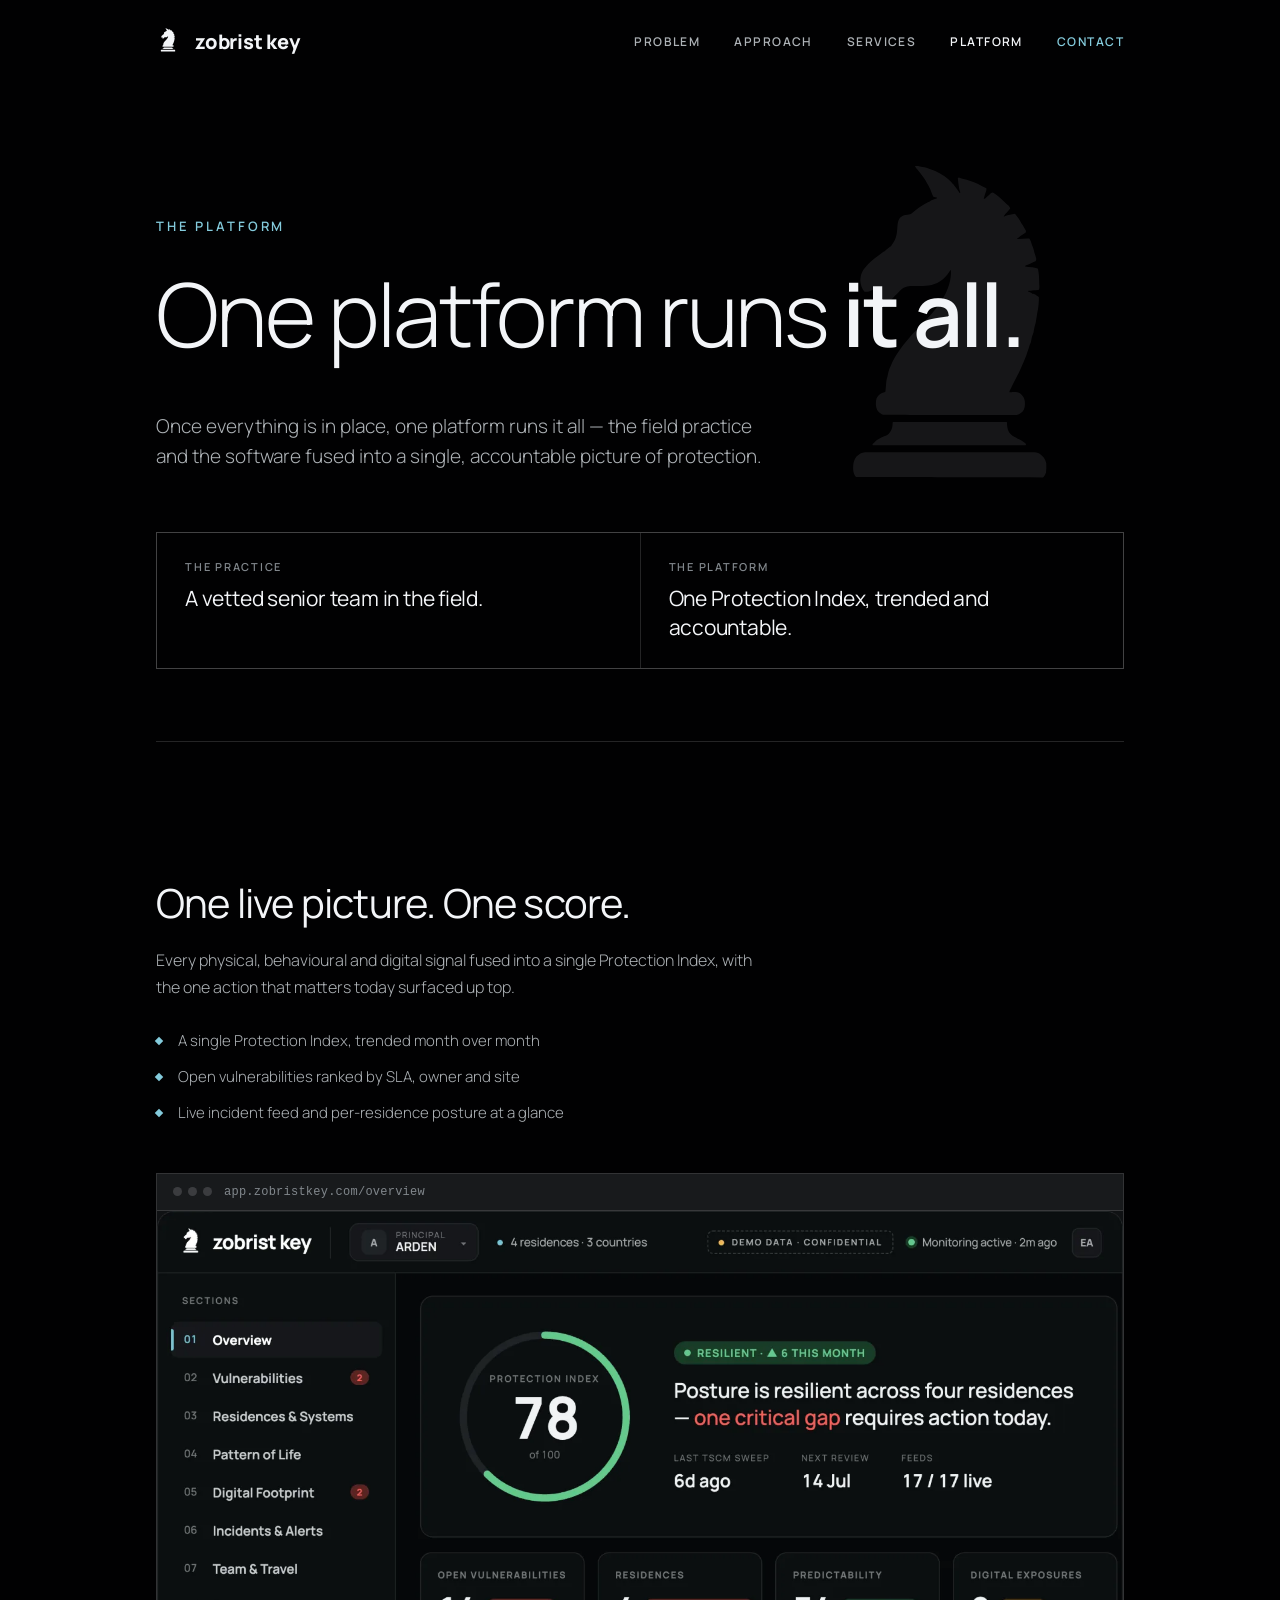
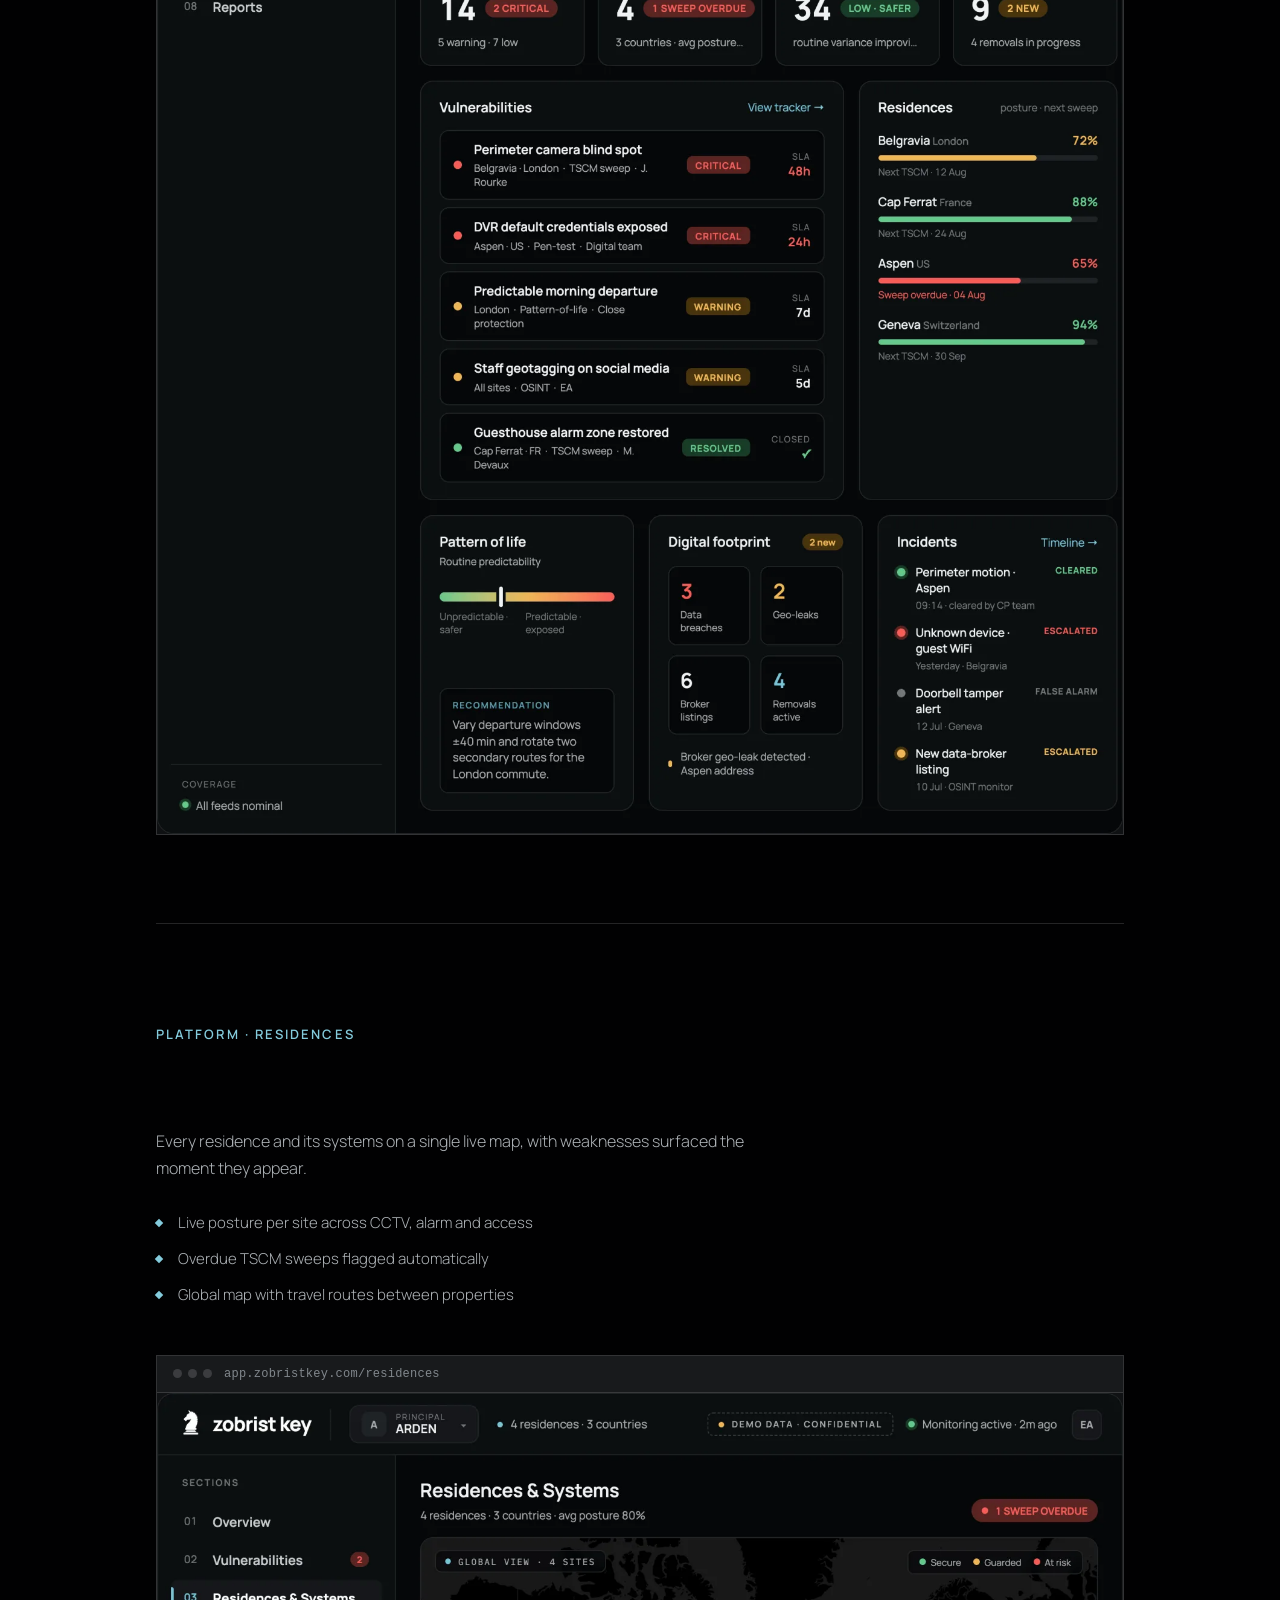
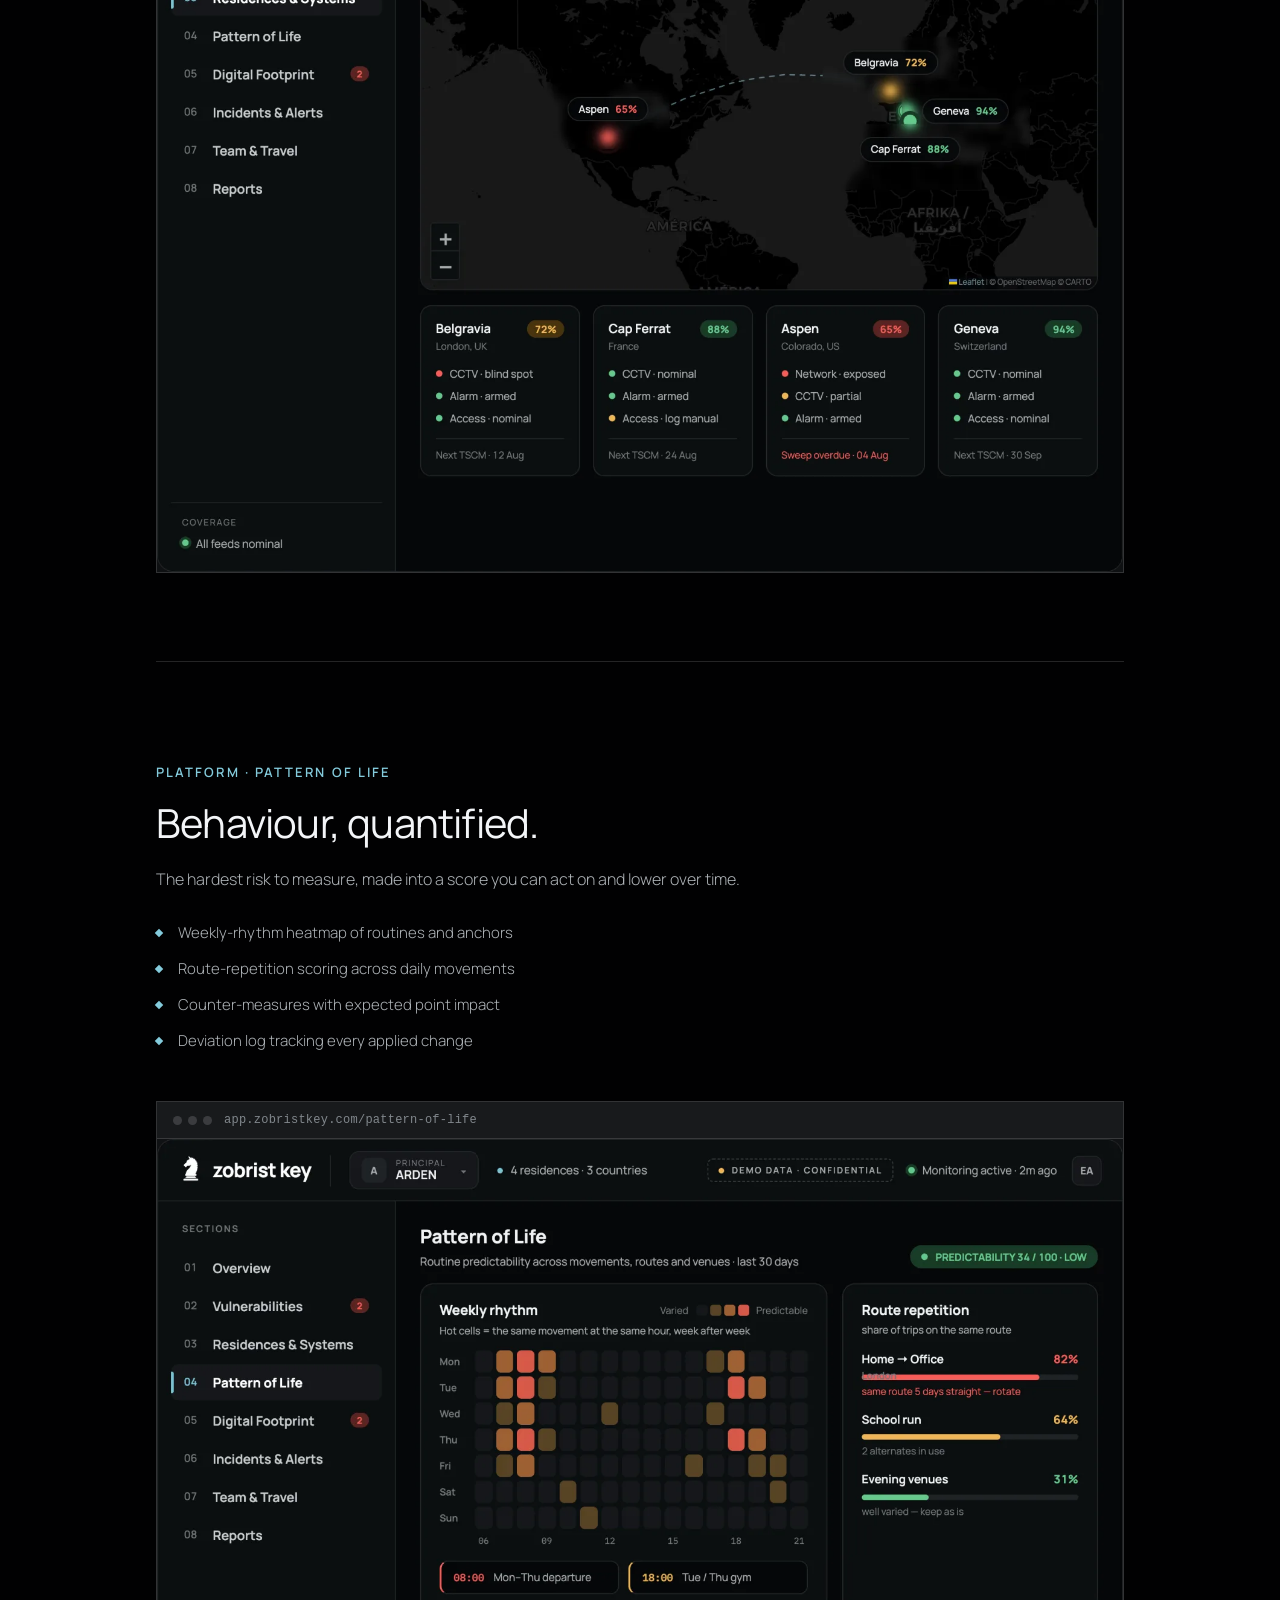
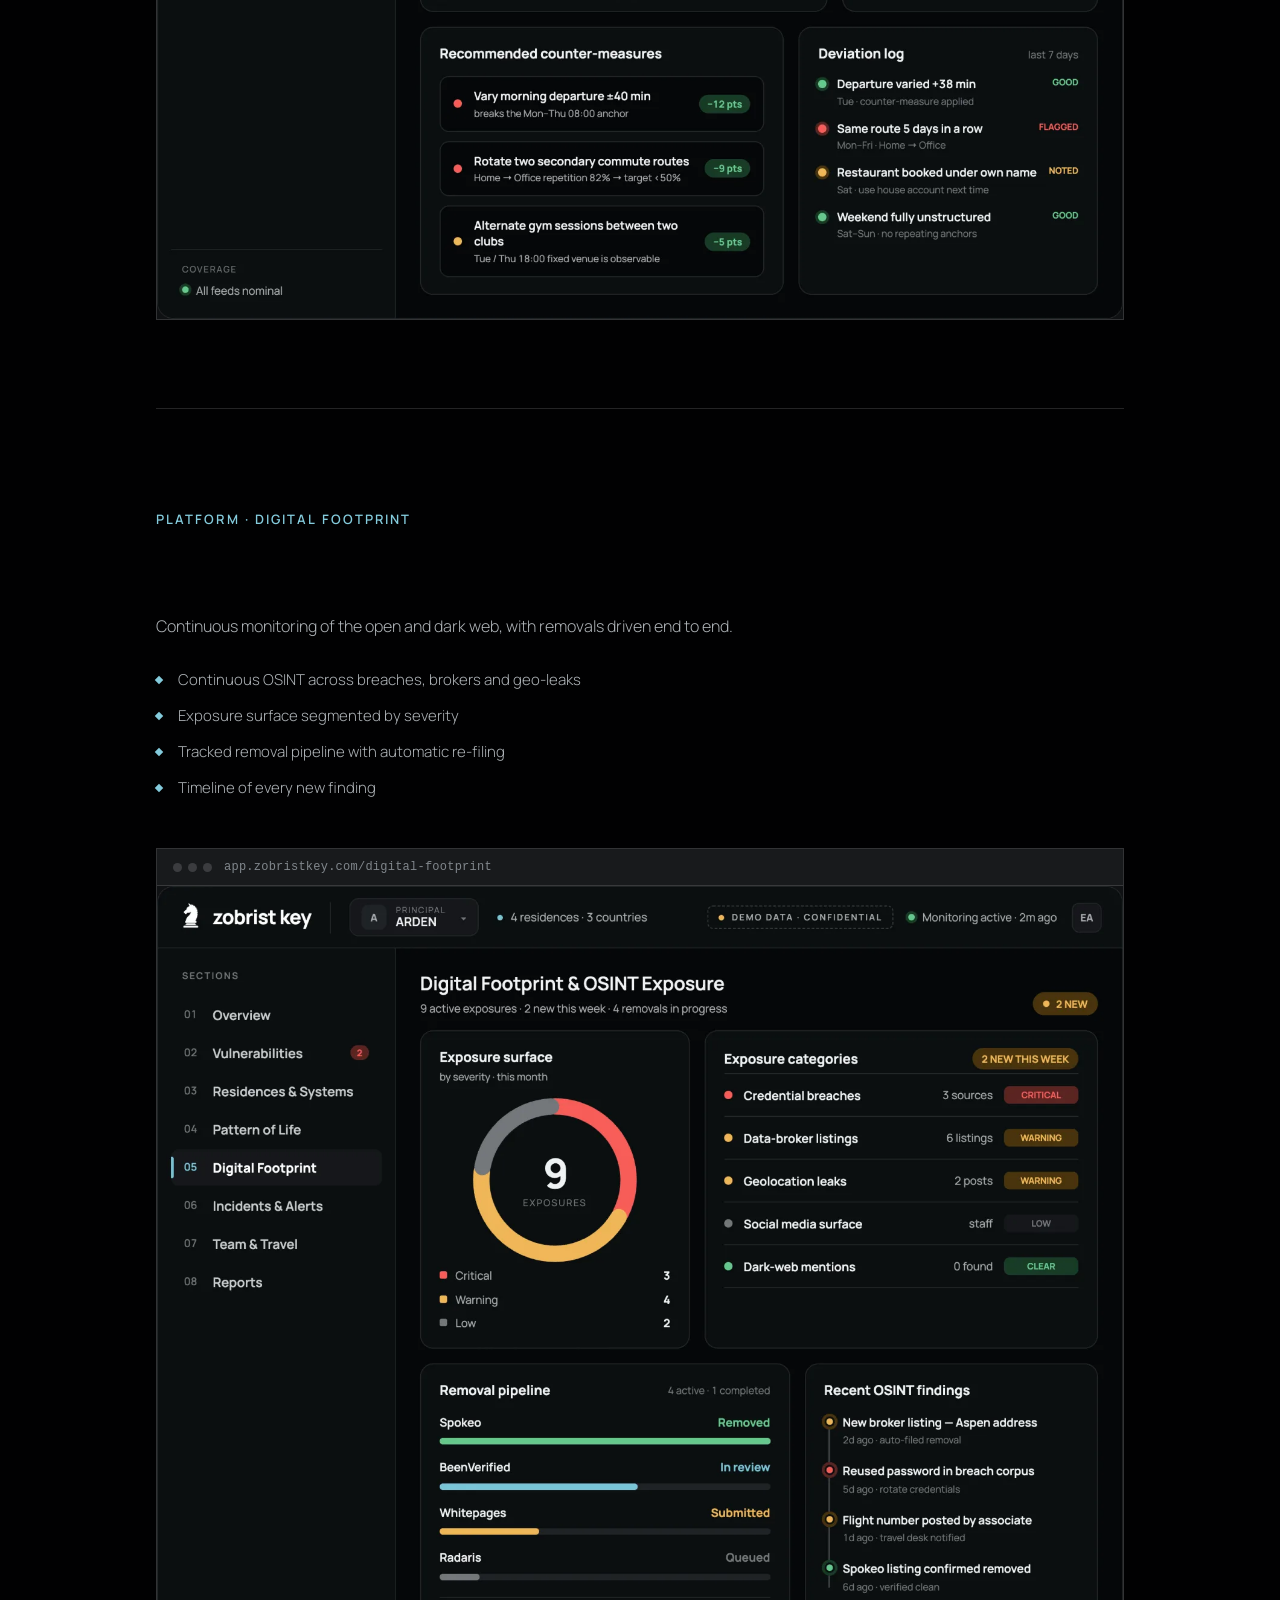
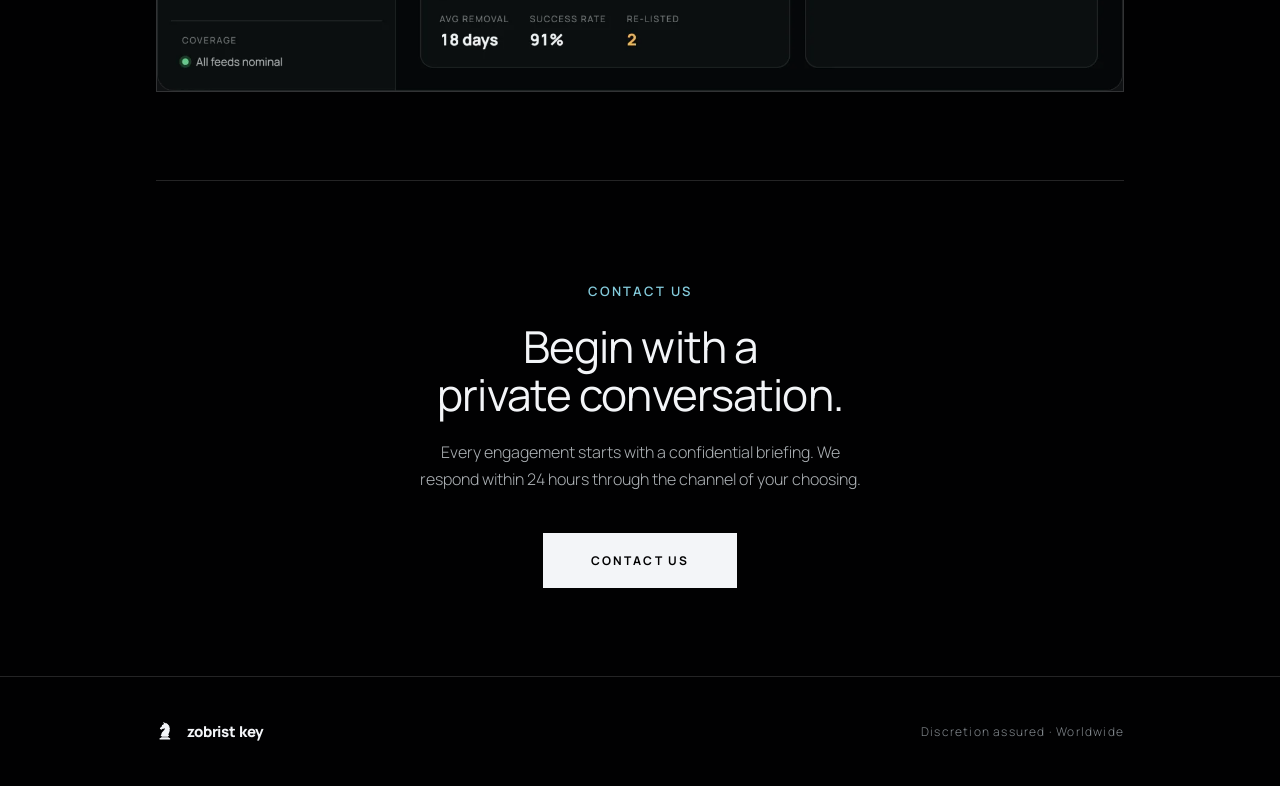
==== platform.html @ e483ad00 "feat: add Platform page New platform.html presenting the software platform (product only), sourced f" ====
<!DOCTYPE html>
<html lang="en">
<head>
  <meta charset="utf-8">
  <meta name="viewport" content="width=device-width, initial-scale=1">
  <title>Zobrist Key — The platform</title>
  <meta name="description" content="One platform runs it all. Every physical, behavioural and digital signal fused into a single Protection Index — trended, ranked and accountable.">
  <link rel="canonical" href="https://zobristkey.com/platform">

  <meta property="og:type" content="website">
  <meta property="og:site_name" content="Zobrist Key">
  <meta property="og:title" content="Zobrist Key — The platform">
  <meta property="og:description" content="One live picture. One score. Every physical, behavioural and digital signal fused into a single Protection Index.">
  <meta property="og:url" content="https://zobristkey.com/platform">
  <meta property="og:image" content="https://zobristkey.com/assets/og-image-v2.png">
  <meta property="og:image:secure_url" content="https://zobristkey.com/assets/og-image-v2.png">
  <meta property="og:image:type" content="image/png">
  <meta property="og:image:width" content="1200">
  <meta property="og:image:height" content="630">
  <meta property="og:image:alt" content="Zobrist Key knight logo and wordmark.">

  <meta name="twitter:card" content="summary_large_image">
  <meta name="twitter:title" content="Zobrist Key — The platform">
  <meta name="twitter:description" content="One live picture. One score. Every physical, behavioural and digital signal fused into a single Protection Index.">
  <meta name="twitter:image" content="https://zobristkey.com/assets/og-image-v2.png">
  <meta name="twitter:image:alt" content="Zobrist Key knight logo and wordmark.">
  <link rel="icon" href="assets/favicon.svg" type="image/svg+xml">

  <!-- Set .js before first paint so reveal-hiding only applies when JS is
       live. If this script somehow doesn't run, all content stays visible. -->
  <script>document.documentElement.classList.add('js');</script>

  <link rel="preconnect" href="https://fonts.googleapis.com">
  <link rel="preconnect" href="https://fonts.gstatic.com" crossorigin>
  <link href="https://fonts.googleapis.com/css2?family=Manrope:wght@300;400;500;600;700;800&display=swap" rel="stylesheet">
  <link rel="stylesheet" href="styles.css">
</head>
<body>

  <!-- ===================== HEADER ===================== -->
  <header class="site-header" id="siteHeader">
    <div class="site-header__inner">
      <a class="brand" href="index.html#top" aria-label="Zobrist Key">
        <span class="brand__mark kn" aria-hidden="true"></span>
        <span class="brand__word">zobrist key</span>
      </a>
      <nav class="nav" aria-label="Primary">
        <a href="index.html#problem">Problem</a>
        <a href="index.html#approach">Approach</a>
        <a href="index.html#services">Services</a>
        <a href="platform.html" class="is-current" aria-current="page">Platform</a>
        <a href="index.html#contact" class="is-cta">Contact</a>
      </nav>
    </div>
  </header>

  <main>
    <div class="container">

      <!-- ===================== INTRO / THESIS ===================== -->
      <section class="hero platform-hero" id="top" aria-labelledby="platform-title">
        <span class="hero__watermark kn" aria-hidden="true"></span>
        <p class="hero__eyebrow" data-reveal>The platform</p>
        <h1 class="hero__title" id="platform-title" data-reveal>One platform runs <em>it all.</em></h1>
        <p class="hero__lead" data-reveal>Once everything is in place, one platform runs it all — the field practice and the software fused into a single, accountable picture of protection.</p>
        <div class="thesis">
          <div class="thesis__item" data-reveal>
            <p class="thesis__k">The practice</p>
            <p class="thesis__v">A vetted senior team in the field.</p>
          </div>
          <div class="thesis__item" data-reveal>
            <p class="thesis__k">The platform</p>
            <p class="thesis__v">One Protection Index, trended and accountable.</p>
          </div>
        </div>
      </section>

      <!-- ===================== OVERVIEW ===================== -->
      <section class="section feature" id="overview" aria-labelledby="overview-title">
        <div class="feature__head">
          <p class="eyebrow feature__path" data-reveal>Platform · Overview</p>
          <h2 class="h2 feature__title" id="overview-title" data-reveal>One live picture. One score.</h2>
          <p class="lead feature__sub" data-reveal>Every physical, behavioural and digital signal fused into a single Protection Index, with the one action that matters today surfaced up top.</p>
          <ul class="feature__list" data-reveal>
            <li>A single Protection Index, trended month over month</li>
            <li>Open vulnerabilities ranked by SLA, owner and site</li>
            <li>Live incident feed and per-residence posture at a glance</li>
          </ul>
        </div>
        <figure class="shot" data-reveal>
          <figcaption class="shot__bar">
            <span class="shot__dots" aria-hidden="true"><i></i><i></i><i></i></span>
            <span class="shot__url">app.zobristkey.com/overview</span>
          </figcaption>
          <img class="shot__img" src="assets/platform/overview.webp" width="1600" height="2025" loading="lazy" decoding="async" alt="Zobrist Key platform, Overview: the Protection Index dashboard showing the overall score, ranked vulnerabilities, per-residence posture and a live incident feed.">
        </figure>
      </section>

      <!-- ===================== RESIDENCES ===================== -->
      <section class="section feature" id="residences" aria-labelledby="residences-title">
        <div class="feature__head">
          <p class="eyebrow feature__path" data-reveal>Platform · Residences</p>
          <h2 class="h2 feature__title" id="residences-title" data-reveal>Every property. One map.</h2>
          <p class="lead feature__sub" data-reveal>Every residence and its systems on a single live map, with weaknesses surfaced the moment they appear.</p>
          <ul class="feature__list" data-reveal>
            <li>Live posture per site across CCTV, alarm and access</li>
            <li>Overdue TSCM sweeps flagged automatically</li>
            <li>Global map with travel routes between properties</li>
          </ul>
        </div>
        <figure class="shot" data-reveal>
          <figcaption class="shot__bar">
            <span class="shot__dots" aria-hidden="true"><i></i><i></i><i></i></span>
            <span class="shot__url">app.zobristkey.com/residences</span>
          </figcaption>
          <img class="shot__img" src="assets/platform/residences.webp" width="1600" height="1290" loading="lazy" decoding="async" alt="Zobrist Key platform, Residences: every property and its security systems on a single live global map with per-site posture and travel routes.">
        </figure>
      </section>

      <!-- ===================== PATTERN OF LIFE ===================== -->
      <section class="section feature" id="pattern-of-life" aria-labelledby="pattern-title">
        <div class="feature__head">
          <p class="eyebrow feature__path" data-reveal>Platform · Pattern of life</p>
          <h2 class="h2 feature__title" id="pattern-title" data-reveal>Behaviour, quantified.</h2>
          <p class="lead feature__sub" data-reveal>The hardest risk to measure, made into a score you can act on and lower over time.</p>
          <ul class="feature__list" data-reveal>
            <li>Weekly-rhythm heatmap of routines and anchors</li>
            <li>Route-repetition scoring across daily movements</li>
            <li>Counter-measures with expected point impact</li>
            <li>Deviation log tracking every applied change</li>
          </ul>
        </div>
        <figure class="shot" data-reveal>
          <figcaption class="shot__bar">
            <span class="shot__dots" aria-hidden="true"><i></i><i></i><i></i></span>
            <span class="shot__url">app.zobristkey.com/pattern-of-life</span>
          </figcaption>
          <img class="shot__img" src="assets/platform/pattern.webp" width="1600" height="1290" loading="lazy" decoding="async" alt="Zobrist Key platform, Pattern of life: a weekly-rhythm heatmap, route-repetition scoring and counter-measures with expected point impact.">
        </figure>
      </section>

      <!-- ===================== DIGITAL FOOTPRINT ===================== -->
      <section class="section feature" id="digital-footprint" aria-labelledby="digital-title">
        <div class="feature__head">
          <p class="eyebrow feature__path" data-reveal>Platform · Digital footprint</p>
          <h2 class="h2 feature__title" id="digital-title" data-reveal>Erase the digital trail.</h2>
          <p class="lead feature__sub" data-reveal>Continuous monitoring of the open and dark web, with removals driven end to end.</p>
          <ul class="feature__list" data-reveal>
            <li>Continuous OSINT across breaches, brokers and geo-leaks</li>
            <li>Exposure surface segmented by severity</li>
            <li>Tracked removal pipeline with automatic re-filing</li>
            <li>Timeline of every new finding</li>
          </ul>
        </div>
        <figure class="shot" data-reveal>
          <figcaption class="shot__bar">
            <span class="shot__dots" aria-hidden="true"><i></i><i></i><i></i></span>
            <span class="shot__url">app.zobristkey.com/digital-footprint</span>
          </figcaption>
          <img class="shot__img" src="assets/platform/digital.webp" width="1600" height="1332" loading="lazy" decoding="async" alt="Zobrist Key platform, Digital footprint: continuous OSINT, an exposure surface segmented by severity and a tracked removal pipeline.">
        </figure>
      </section>

      <!-- ===================== CTA ===================== -->
      <section class="section cta-band" aria-labelledby="cta-title">
        <p class="eyebrow" data-reveal>Contact us</p>
        <h2 class="cta-band__title" id="cta-title" data-reveal>Begin with a private conversation.</h2>
        <p class="lead cta-band__lead" data-reveal>Every engagement starts with a confidential briefing. We respond within 24 hours through the channel of your choosing.</p>
        <a class="btn cta-band__btn" href="index.html#contact" data-reveal>Contact us</a>
      </section>

    </div>
  </main>

  <!-- ===================== FOOTER ===================== -->
  <footer class="site-footer">
    <div class="site-footer__inner">
      <div class="site-footer__brand">
        <span class="site-footer__mark kn" aria-hidden="true"></span>
        <span class="site-footer__word">zobrist key</span>
      </div>
      <p class="site-footer__tag">Discretion assured · Worldwide</p>
    </div>
  </footer>

  <script src="main.js"></script>
</body>
</html>
---- styles.css ----
/* =========================================================
   Zobrist Key — Services landing page
   Design tokens & styles per handoff SPEC.md
   ========================================================= */

:root {
  --bg: #010102;
  --bg-alt: #111315;
  --ink: #F3F5F8;
  --text-2: #ADB2B6;
  --text-3: #81878C;
  --accent: #84CBDC;
  --hairline: rgba(243, 245, 248, .14);

  --container: 1080px;
  --pad-x: clamp(20px, 5vw, 56px);
  --section-y: clamp(64px, 9vw, 88px);
}

/* ---------- Reset / base ---------- */
* { box-sizing: border-box; }

html {
  scroll-behavior: smooth;
  background: var(--bg);
}

body {
  margin: 0;
  padding: 0;
  background: var(--bg);
  color: var(--ink);
  font-family: 'Manrope', system-ui, -apple-system, sans-serif;
  font-weight: 300;
  -webkit-font-smoothing: antialiased;
  text-rendering: optimizeLegibility;
}

a { color: var(--accent); text-decoration: none; transition: opacity .2s ease; }
a:hover { opacity: .7; }

::selection { background: var(--accent); color: var(--bg); }

img { max-width: 100%; display: block; }

/* ---------- Knight mark (mask-tinted, decorative) ----------
   Mirrored (scaleX(-1)) to match the knight's orientation in the pitch deck. */
.kn {
  -webkit-mask: url("assets/knight-black.svg") center / contain no-repeat;
          mask: url("assets/knight-black.svg") center / contain no-repeat;
  display: inline-block;
  flex: none;
  background: var(--ink);
  transform: scaleX(-1);
}

/* ---------- Layout ---------- */
.container {
  max-width: var(--container);
  margin: 0 auto;
  padding-left: var(--pad-x);
  padding-right: var(--pad-x);
}

.section {
  padding: var(--section-y) 0;
  border-top: 1px solid var(--hairline);
}

.section--split {
  display: flex;
  flex-wrap: wrap;
  gap: clamp(28px, 5vw, 56px);
}

/* Eyebrow / overline label */
.eyebrow {
  font-size: 13px;
  font-weight: 600;
  letter-spacing: .16em;
  text-transform: uppercase;
  color: var(--accent);
}

.section__aside {
  flex: 1 1 220px;
  max-width: 280px;
}

.section__body {
  flex: 3 1 460px;
}

/* Section headings */
.h2 {
  font-size: clamp(28px, 4.4vw, 40px);
  font-weight: 400;
  line-height: 1.18;
  letter-spacing: -.02em;
  margin: 0;
  text-wrap: balance;
}

.lead {
  font-size: 16px;
  font-weight: 300;
  line-height: 1.7;
  color: var(--text-2);
  margin: 0;
}

/* =========================================================
   Header
   ========================================================= */
.site-header {
  position: sticky;
  top: 0;
  z-index: 50;
  background: transparent;
  border-bottom: 1px solid transparent;
  transition: background .35s ease, border-color .35s ease,
              backdrop-filter .35s ease, -webkit-backdrop-filter .35s ease;
}

.site-header.is-scrolled {
  background: rgba(1, 1, 2, .72);
  -webkit-backdrop-filter: saturate(140%) blur(16px);
          backdrop-filter: saturate(140%) blur(16px);
  border-bottom-color: rgba(243, 245, 248, .1);
}

.site-header__inner {
  max-width: var(--container);
  margin: 0 auto;
  padding: 24px var(--pad-x);
  display: flex;
  align-items: center;
  justify-content: space-between;
  gap: 16px;
  transition: padding .35s ease;
}
.site-header.is-scrolled .site-header__inner { padding-top: 13px; padding-bottom: 13px; }

.brand {
  display: flex;
  align-items: center;
  gap: 12px;
  color: var(--ink);
}
.brand:hover { opacity: 1; }

.brand__mark {
  width: 27px;
  height: 35px;
  background: var(--ink);
  transition: width .35s ease, height .35s ease;
}
.site-header.is-scrolled .brand__mark { width: 22px; height: 28px; }

.brand__word {
  font-size: 20px;
  font-weight: 800;
  letter-spacing: -.01em;
  line-height: 1;
  transition: font-size .35s ease;
}
.site-header.is-scrolled .brand__word { font-size: 17px; }

.nav {
  display: flex;
  gap: clamp(16px, 3vw, 34px);
  align-items: center;
  font-size: 12px;
  font-weight: 600;
  letter-spacing: .12em;
  text-transform: uppercase;
}
.nav a { color: var(--text-2); }
.nav a.is-cta { color: var(--accent); }

/* On narrow screens the four inline links can't fit without pushing the
   sole CTA off-screen. Keep only Contact — the single CTA per spec. */
@media (max-width: 560px) {
  .nav a:not(.is-cta) { display: none; }
}

/* =========================================================
   Hero
   ========================================================= */
.hero {
  position: relative;
  padding: clamp(72px, 12vw, 120px) 0 clamp(64px, 10vw, 104px);
}

.hero__watermark {
  position: absolute;
  top: 24px;
  right: clamp(-40px, -2vw, 0px);
  width: min(38vw, 360px);
  height: min(50vw, 470px);
  background: rgba(243, 245, 248, .09);
  overflow: hidden;
  isolation: isolate;
  pointer-events: none;
}

/* A narrow, cool-toned highlight is clipped by the knight's mask, so the
   light only travels across the mark itself. Most of the cycle is a pause —
   the glint should feel occasional and deliberate, not like a loading state. */
.hero__watermark::after {
  content: "";
  position: absolute;
  top: -20%;
  bottom: -20%;
  left: -70%;
  width: 42%;
  background: linear-gradient(
    90deg,
    transparent 0%,
    rgba(132, 203, 220, .06) 18%,
    rgba(132, 203, 220, .42) 42%,
    rgba(255, 255, 255, .78) 50%,
    rgba(132, 203, 220, .34) 58%,
    transparent 100%
  );
  filter: blur(4px);
  opacity: 0;
  transform: translate3d(0, 0, 0) skewX(-16deg);
  animation: hero-knight-glint 6.5s linear 1s infinite;
  will-change: transform, opacity;
}

@keyframes hero-knight-glint {
  0%, 42% {
    opacity: 0;
    transform: translate3d(0, 0, 0) skewX(-16deg);
  }
  48% {
    opacity: .55;
    transform: translate3d(115%, 0, 0) skewX(-16deg);
  }
  62% {
    opacity: 1;
    transform: translate3d(250%, 0, 0) skewX(-16deg);
  }
  78%, 100% {
    opacity: 0;
    transform: translate3d(430%, 0, 0) skewX(-16deg);
  }
}

.hero__eyebrow {
  position: relative;
  font-size: 13px;
  font-weight: 600;
  letter-spacing: .22em;
  text-transform: uppercase;
  color: var(--accent);
  margin-bottom: clamp(24px, 4vw, 34px);
}

.hero__title {
  position: relative;
  font-size: clamp(44px, 9vw, 88px);
  font-weight: 300;
  line-height: 1.02;
  letter-spacing: -.03em;
  margin: 0;
  max-width: 900px;
}
.hero__title em { font-style: normal; font-weight: 600; }

.hero__lead {
  font-size: clamp(17px, 2.2vw, 19px);
  font-weight: 300;
  line-height: 1.6;
  color: var(--text-2);
  max-width: 620px;
  margin: clamp(36px, 6vw, 52px) 0 0;
}

/* =========================================================
   Problem
   ========================================================= */
.problem__title {
  margin-bottom: clamp(28px, 4vw, 40px);
  max-width: 660px;
}

.problem__cols {
  display: flex;
  flex-wrap: wrap;
  gap: clamp(28px, 4vw, 44px);
}
.problem__cols p {
  flex: 1 1 280px;
  margin: 0;
  font-size: 16px;
  font-weight: 300;
  line-height: 1.75;
  color: var(--text-2);
}

/* =========================================================
   Approach / Why us
   ========================================================= */
.approach__title { margin-bottom: 24px; max-width: 640px; }

.approach__intro {
  max-width: 680px;
  margin: 0 0 clamp(32px, 5vw, 44px);
  font-size: 16px;
  font-weight: 300;
  line-height: 1.7;
  color: var(--text-2);
}

/* Hairline grids (gap:1px over hairline background) */
.hgrid {
  display: grid;
  gap: 1px;
  background: var(--hairline);
  border: 1px solid var(--hairline);
}
/* Why-us: four mirrored pairs → a fixed 2×2 so no cell is ever left empty.
   Collapses to a single column on narrow screens. */
.hgrid--pairs { grid-template-columns: repeat(2, 1fr); }
.hgrid--2 { grid-template-columns: repeat(auto-fit, minmax(min(100%, 320px), 1fr)); }

@media (max-width: 560px) {
  .hgrid--pairs { grid-template-columns: 1fr; }
}

.map-card {
  background: var(--bg);
  padding: 26px 28px;
  display: flex;
  flex-direction: column;
  gap: 14px;
}
.map-card__icon { color: var(--accent); margin-bottom: 4px; }
.map-card__icon svg { display: block; }
.map-card__tag {
  font-size: 11px;
  font-weight: 600;
  letter-spacing: .16em;
  text-transform: uppercase;
  color: var(--text-3);
}
.map-card__past {
  font-size: 17px;
  font-weight: 500;
  letter-spacing: -.01em;
  color: var(--ink);
}
.map-card__now {
  font-size: 15px;
  font-weight: 300;
  line-height: 1.6;
  color: var(--accent);
}

/* =========================================================
   Services
   ========================================================= */
.services__title {
  margin: 0 0 clamp(40px, 6vw, 56px);
  max-width: 640px;
}
.services .eyebrow { margin-bottom: clamp(16px, 2vw, 20px); }

.service-card {
  background: var(--bg);
  padding: clamp(28px, 4vw, 44px);
  display: flex;
  flex-direction: column;
  gap: 20px;
}
.service-card__meta {
  font-size: 11px;
  font-weight: 600;
  letter-spacing: .18em;
  text-transform: uppercase;
  color: var(--accent);
}
.service-card__title {
  font-size: clamp(22px, 3vw, 26px);
  font-weight: 600;
  letter-spacing: -.01em;
  margin: 0;
}
.service-card p {
  font-size: 15px;
  font-weight: 300;
  line-height: 1.7;
  color: var(--text-2);
  margin: 0;
}

/* =========================================================
   Contact
   ========================================================= */
.contact {
  display: flex;
  flex-wrap: wrap;
  gap: clamp(40px, 7vw, 96px);
  padding: var(--section-y) 0 clamp(72px, 10vw, 120px);
}
.contact__intro { flex: 1 1 360px; }
.contact__form-wrap { flex: 1 1 380px; }

.contact .eyebrow { margin-bottom: clamp(24px, 4vw, 36px); }

.contact__title {
  font-size: clamp(34px, 5.2vw, 48px);
  font-weight: 400;
  line-height: 1.08;
  letter-spacing: -.02em;
  margin: 0 0 28px;
  text-wrap: balance;
}
.contact__lead { max-width: 440px; }

.contact__mark {
  width: clamp(72px, 10vw, 104px);
  height: clamp(94px, 13vw, 135px);
  background: rgba(243, 245, 248, .16);
  margin-top: clamp(40px, 6vw, 64px);
}

/* Form */
.form {
  display: flex;
  flex-direction: column;
  gap: clamp(26px, 4vw, 34px);
}
.field {
  display: flex;
  flex-direction: column;
  gap: 10px;
}
.field__label {
  font-size: 11px;
  font-weight: 600;
  letter-spacing: .16em;
  text-transform: uppercase;
  color: var(--text-3);
}
.field input,
.field textarea {
  border: none;
  border-bottom: 1px solid rgba(243, 245, 248, .3);
  background: transparent;
  font-family: inherit;
  font-size: 17px;
  font-weight: 300;
  padding: 10px 0;
  color: var(--ink);
  outline: none;
  transition: border-color .2s ease;
}
.field textarea { resize: vertical; }
.field input:focus,
.field textarea:focus { border-bottom-color: var(--accent); }
.field input::placeholder,
.field textarea::placeholder { color: #5f666b; }

.btn {
  align-self: flex-start;
  background: var(--ink);
  color: var(--bg);
  border: none;
  font-family: inherit;
  font-size: 12px;
  font-weight: 700;
  letter-spacing: .18em;
  text-transform: uppercase;
  padding: 19px 48px;
  min-height: 44px;
  cursor: pointer;
  transition: opacity .2s ease;
}
.btn:hover { opacity: .85; }

.form__note {
  font-size: 12px;
  font-weight: 300;
  line-height: 1.6;
  color: var(--text-3);
  margin: 0;
}

/* Success state */
.form-success {
  border: 1px solid rgba(243, 245, 248, .2);
  padding: clamp(36px, 5vw, 56px) clamp(28px, 4vw, 48px);
}
.form-success__mark {
  width: 36px;
  height: 47px;
  background: var(--accent);
  margin-bottom: 24px;
}
.form-success h3 {
  font-size: 26px;
  font-weight: 400;
  margin: 0 0 16px;
}
.form-success p {
  font-size: 16px;
  font-weight: 300;
  line-height: 1.7;
  color: var(--text-2);
  margin: 0;
}

/* =========================================================
   Footer
   ========================================================= */
.site-footer { border-top: 1px solid var(--hairline); }
.site-footer__inner {
  max-width: var(--container);
  margin: 0 auto;
  padding: 34px var(--pad-x);
  display: flex;
  flex-wrap: wrap;
  gap: 16px;
  align-items: center;
  justify-content: space-between;
}
.site-footer__brand {
  display: flex;
  align-items: center;
  gap: 11px;
}
.site-footer__mark { width: 20px; height: 26px; background: var(--ink); }
.site-footer__word { font-size: 15px; font-weight: 800; letter-spacing: -.01em; }
.site-footer__tag {
  font-size: 12px;
  font-weight: 300;
  letter-spacing: .1em;
  color: var(--text-3);
}

/* =========================================================
   Reveal on scroll — progressive enhancement.

   Content is fully visible by default. The hidden-then-animate state
   applies ONLY when JS is running (html.js, set by an inline head script
   before first paint). So no-JS, a broken script, or a slow observer can
   never leave a section as an empty block — the worst case is "no animation",
   never "invisible content".
   ========================================================= */
.js [data-reveal] {
  opacity: 0;
  transform: translateY(22px);
  transition: opacity .7s cubic-bezier(.22, .61, .36, 1),
              transform .7s cubic-bezier(.22, .61, .36, 1);
}
.js [data-reveal].is-in { opacity: 1; transform: none; }

@media (prefers-reduced-motion: reduce) {
  .js [data-reveal] { opacity: 1 !important; transform: none !important; transition: none; }
  .hero__watermark::after { animation: none; }
  html { scroll-behavior: auto; }
}

/* =========================================================
   Platform page
   ========================================================= */
.nav a.is-current { color: var(--ink); }

.platform-hero { padding-bottom: clamp(48px, 7vw, 72px); }

/* Thesis: practice / platform pair */
.thesis {
  display: flex;
  flex-wrap: wrap;
  gap: 1px;
  background: var(--hairline);
  border: 1px solid var(--hairline);
  margin-top: clamp(40px, 6vw, 60px);
}
.thesis__item {
  flex: 1 1 260px;
  background: var(--bg);
  padding: 26px 28px;
  display: flex;
  flex-direction: column;
  gap: 10px;
}
.thesis__k {
  margin: 0;
  font-size: 11px;
  font-weight: 600;
  letter-spacing: .16em;
  text-transform: uppercase;
  color: var(--text-3);
}
.thesis__v {
  margin: 0;
  font-size: clamp(18px, 2.2vw, 21px);
  font-weight: 400;
  letter-spacing: -.01em;
  line-height: 1.4;
  color: var(--ink);
}

/* Feature: text head + framed screenshot beneath */
.feature__head {
  max-width: 680px;
  margin-bottom: clamp(32px, 5vw, 48px);
}
.feature__path { margin-bottom: clamp(14px, 2vw, 18px); }
.feature__title { margin: 0 0 20px; }
.feature__sub { margin: 0 0 clamp(22px, 3vw, 28px); max-width: 620px; }
.feature__list {
  list-style: none;
  margin: 0;
  padding: 0;
  display: flex;
  flex-direction: column;
  gap: 12px;
}
.feature__list li {
  position: relative;
  padding-left: 22px;
  font-size: 15px;
  font-weight: 300;
  line-height: 1.6;
  color: var(--text-2);
}
.feature__list li::before {
  content: "";
  position: absolute;
  left: 0;
  top: 9px;
  width: 6px;
  height: 6px;
  background: var(--accent);
  transform: rotate(45deg);
}

/* Screenshot frame with a subtle browser chrome */
.shot {
  margin: 0;
  border: 1px solid var(--hairline);
  background: var(--bg-alt);
  overflow: hidden;
}
.shot__bar {
  display: flex;
  align-items: center;
  gap: 12px;
  padding: 11px 16px;
  border-bottom: 1px solid var(--hairline);
  background: rgba(243, 245, 248, .03);
}
.shot__dots { display: inline-flex; gap: 6px; flex: none; }
.shot__dots i {
  width: 9px;
  height: 9px;
  border-radius: 50%;
  background: rgba(243, 245, 248, .16);
}
.shot__url {
  font-family: ui-monospace, SFMono-Regular, Menlo, monospace;
  font-size: 12px;
  font-weight: 500;
  letter-spacing: .02em;
  color: var(--text-3);
}
.shot__img { display: block; width: 100%; height: auto; }

/* CTA band */
.cta-band { text-align: center; }
.cta-band .eyebrow { margin-bottom: clamp(16px, 2vw, 22px); }
.cta-band__title {
  margin: 0 auto 20px;
  max-width: 640px;
  font-size: clamp(30px, 4.6vw, 44px);
  font-weight: 400;
  line-height: 1.1;
  letter-spacing: -.02em;
  text-wrap: balance;
}
.cta-band__lead { margin: 0 auto clamp(32px, 5vw, 40px); max-width: 460px; }
.cta-band__btn { display: inline-block; }
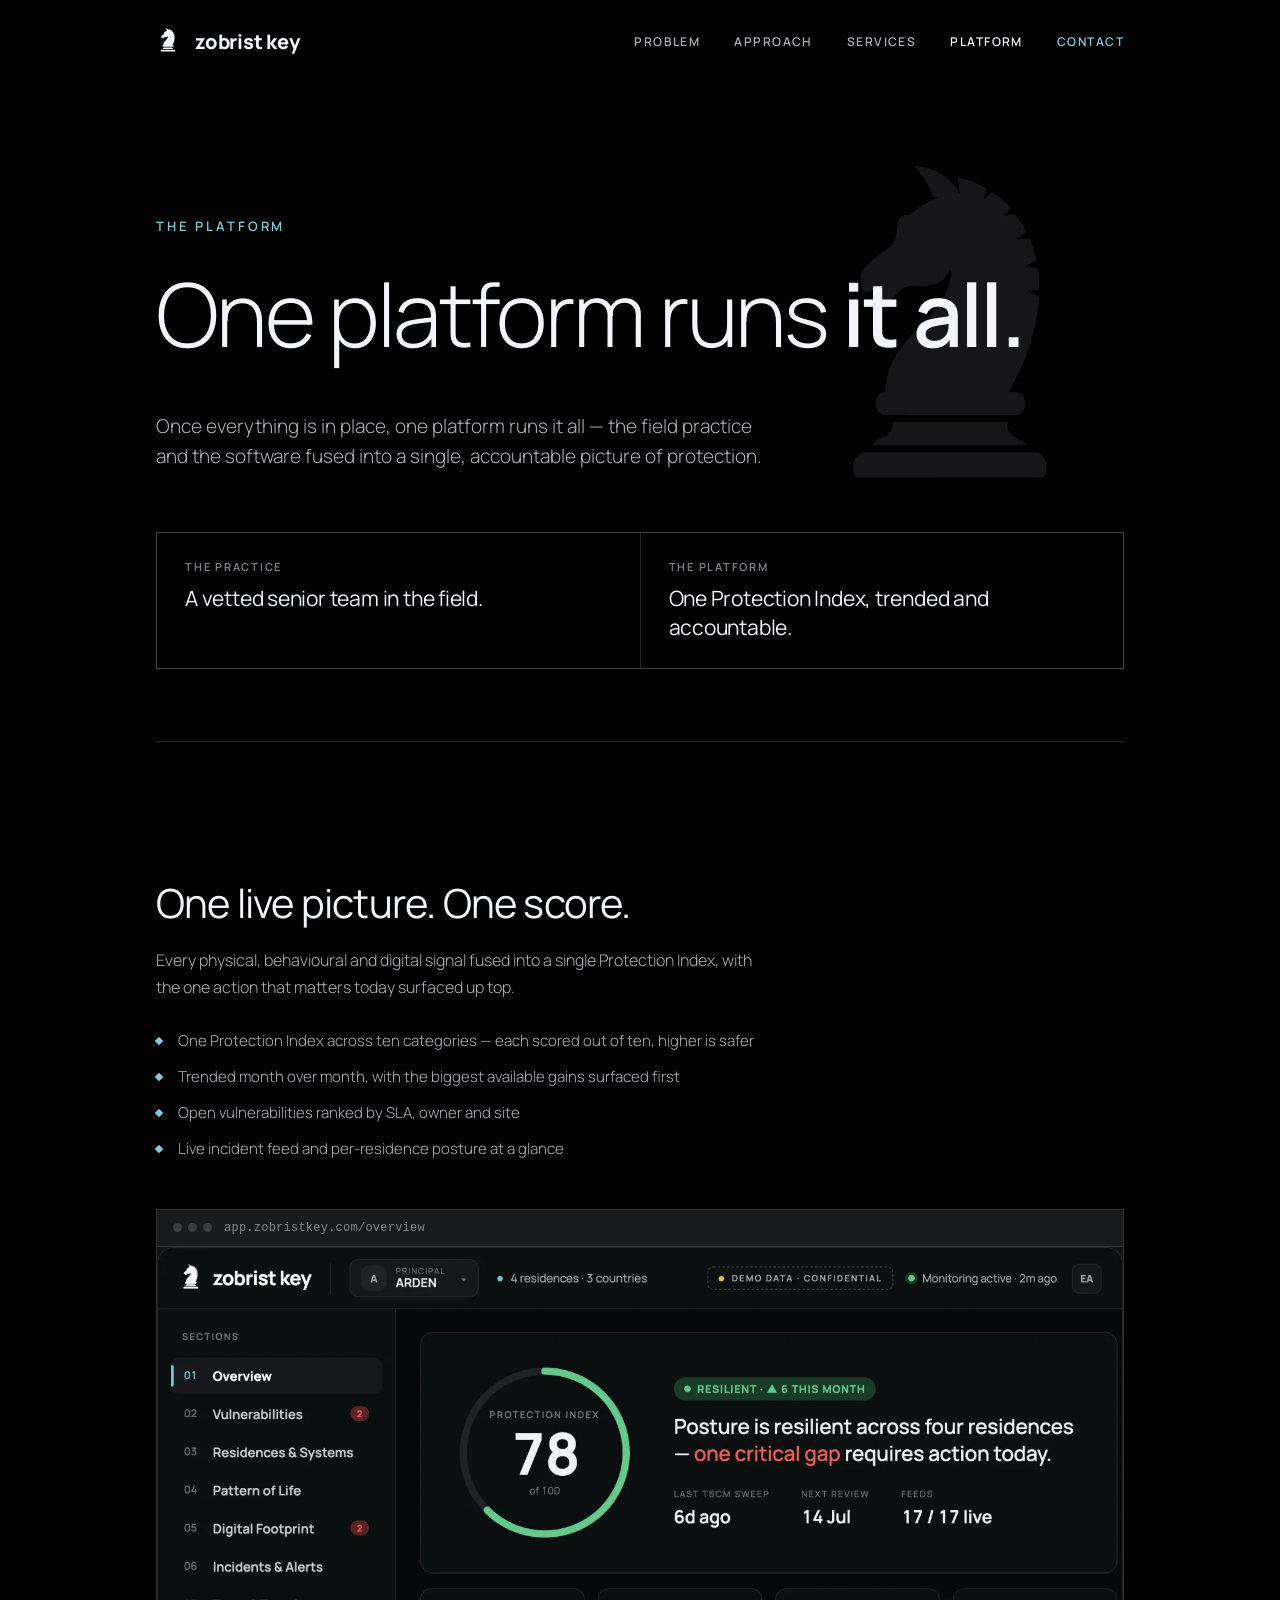
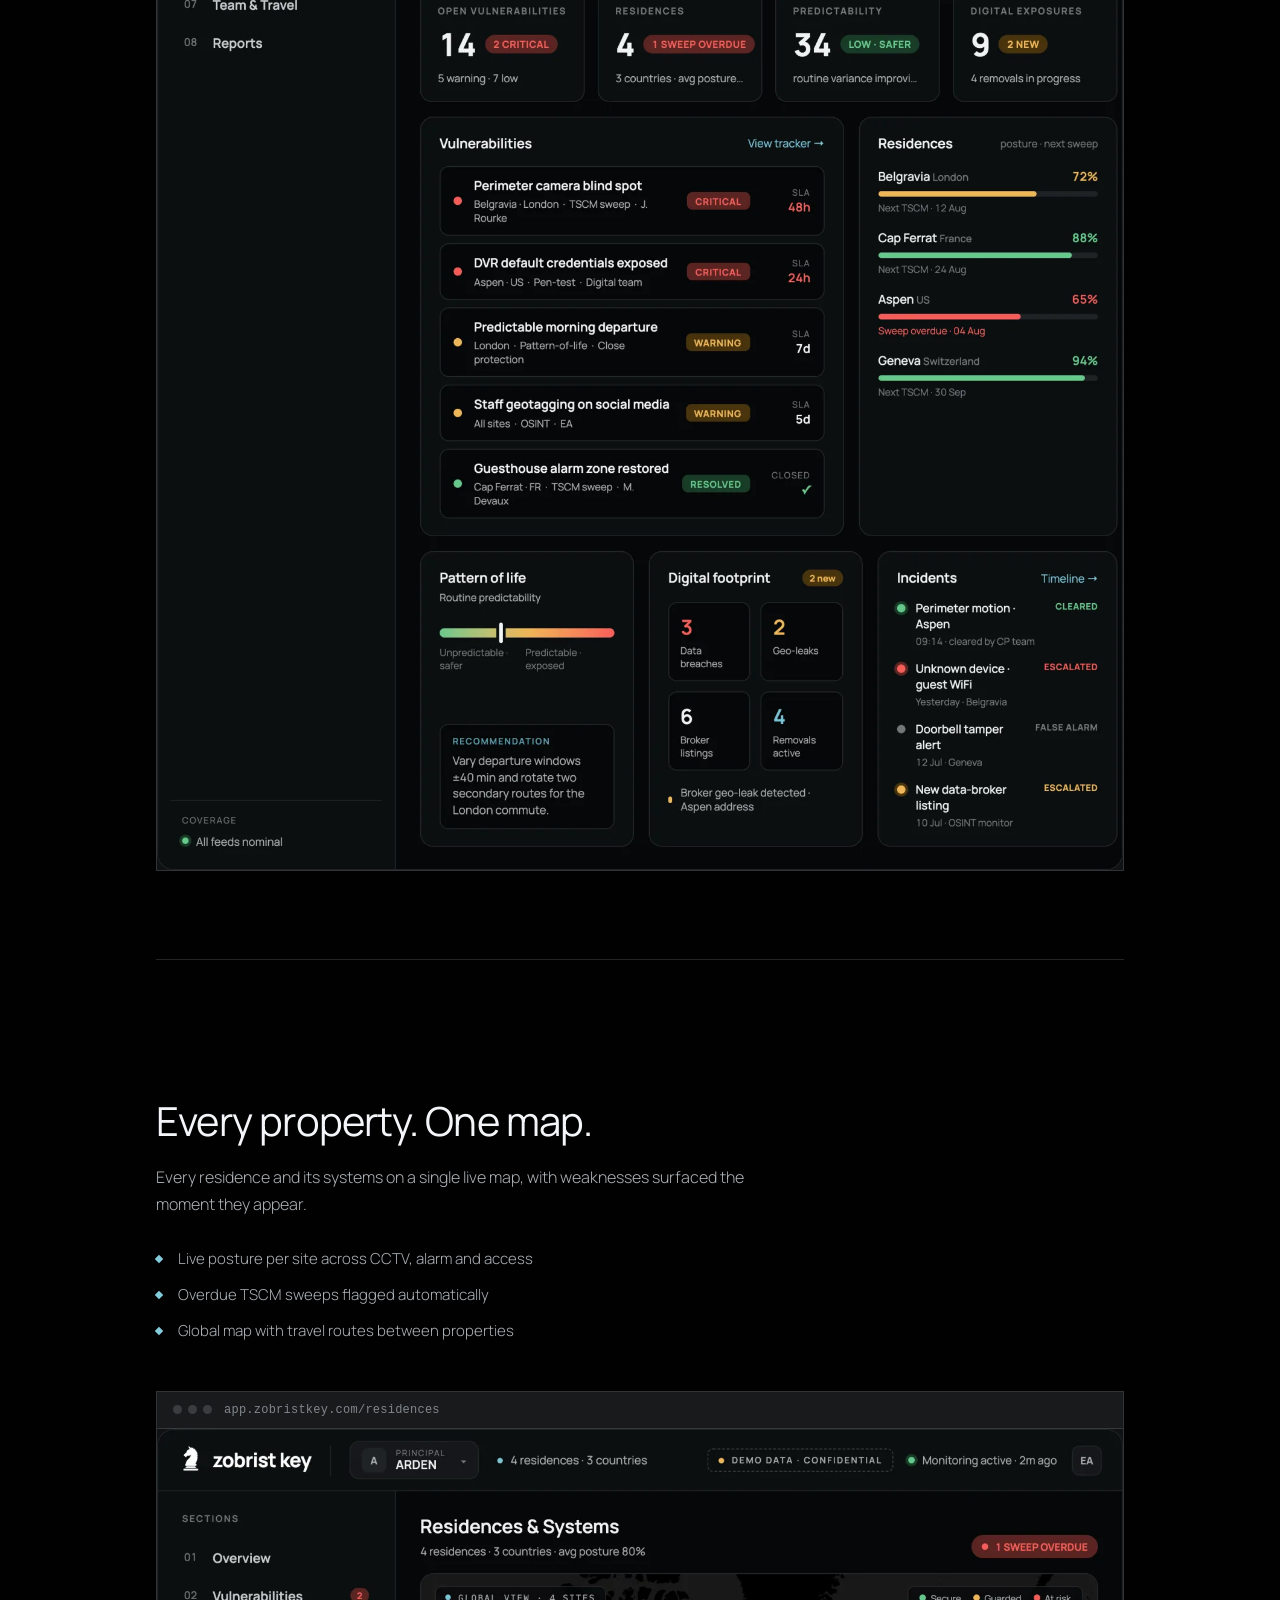
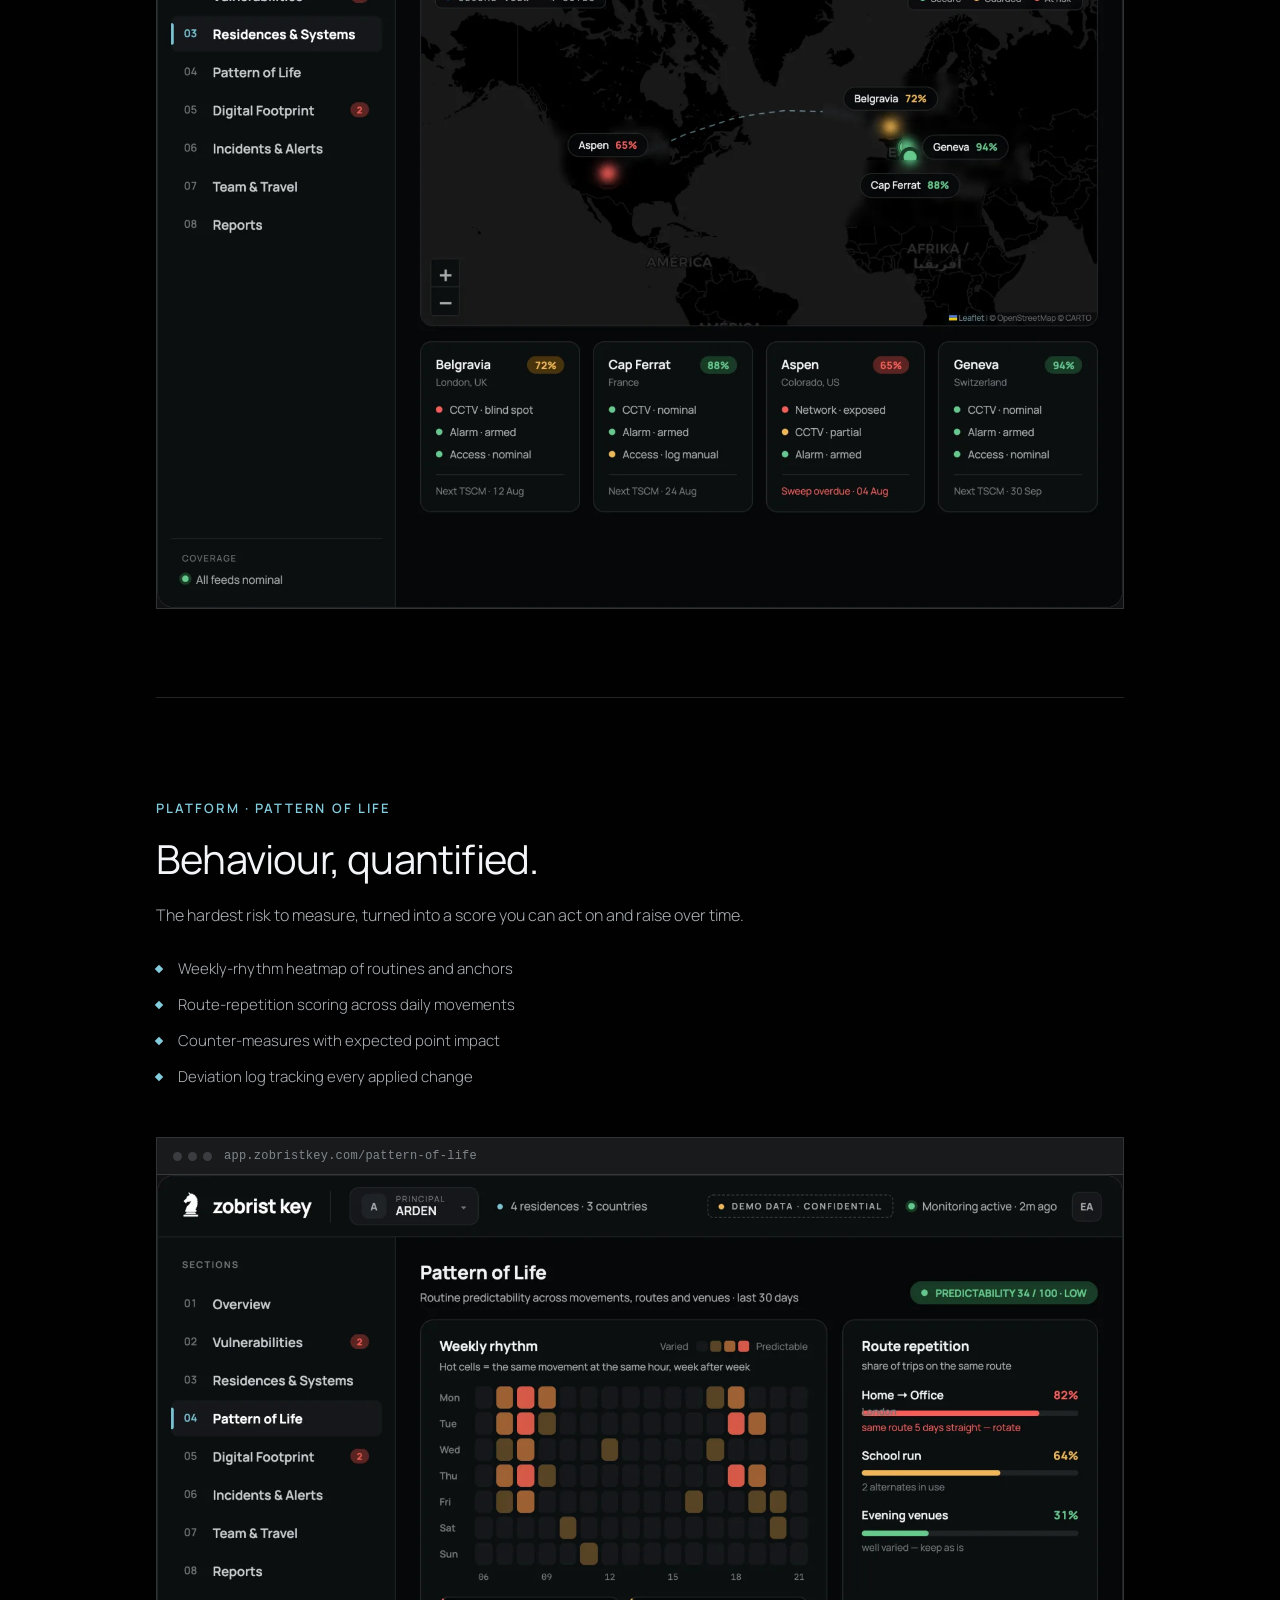
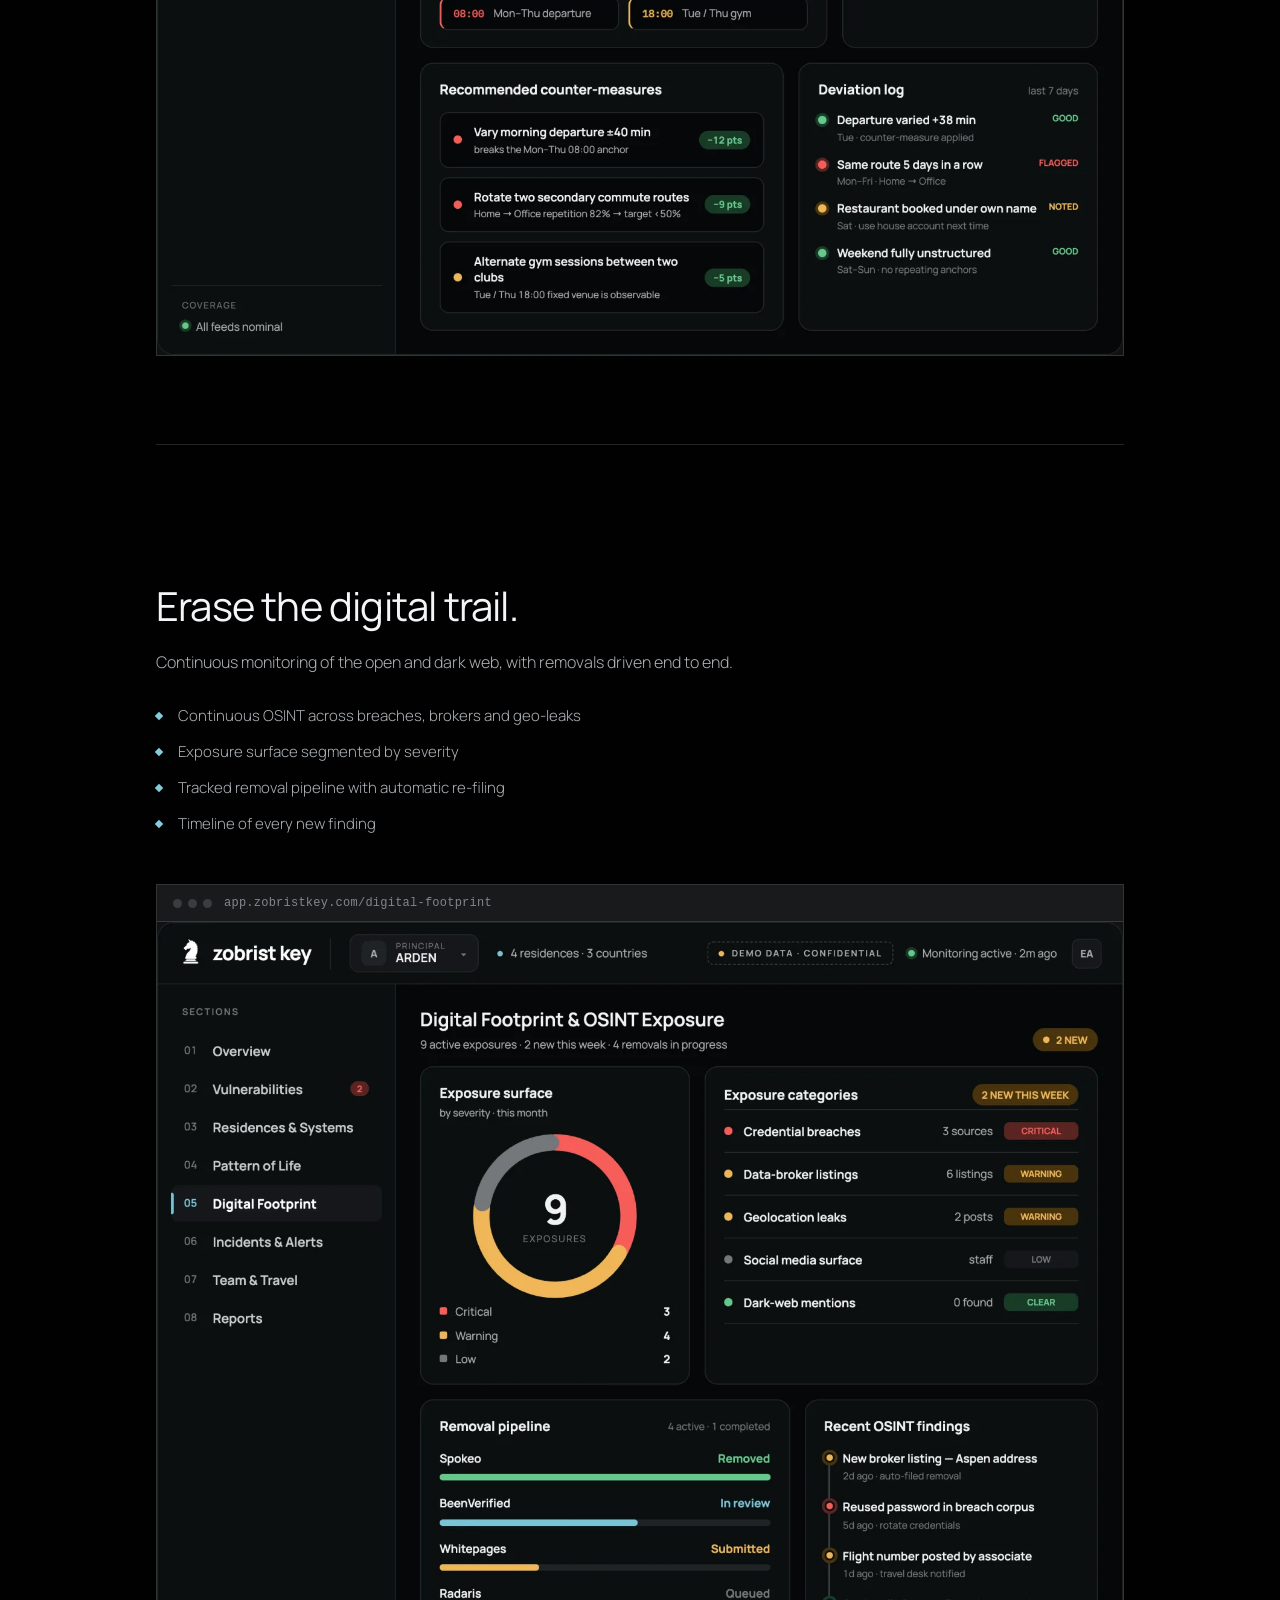
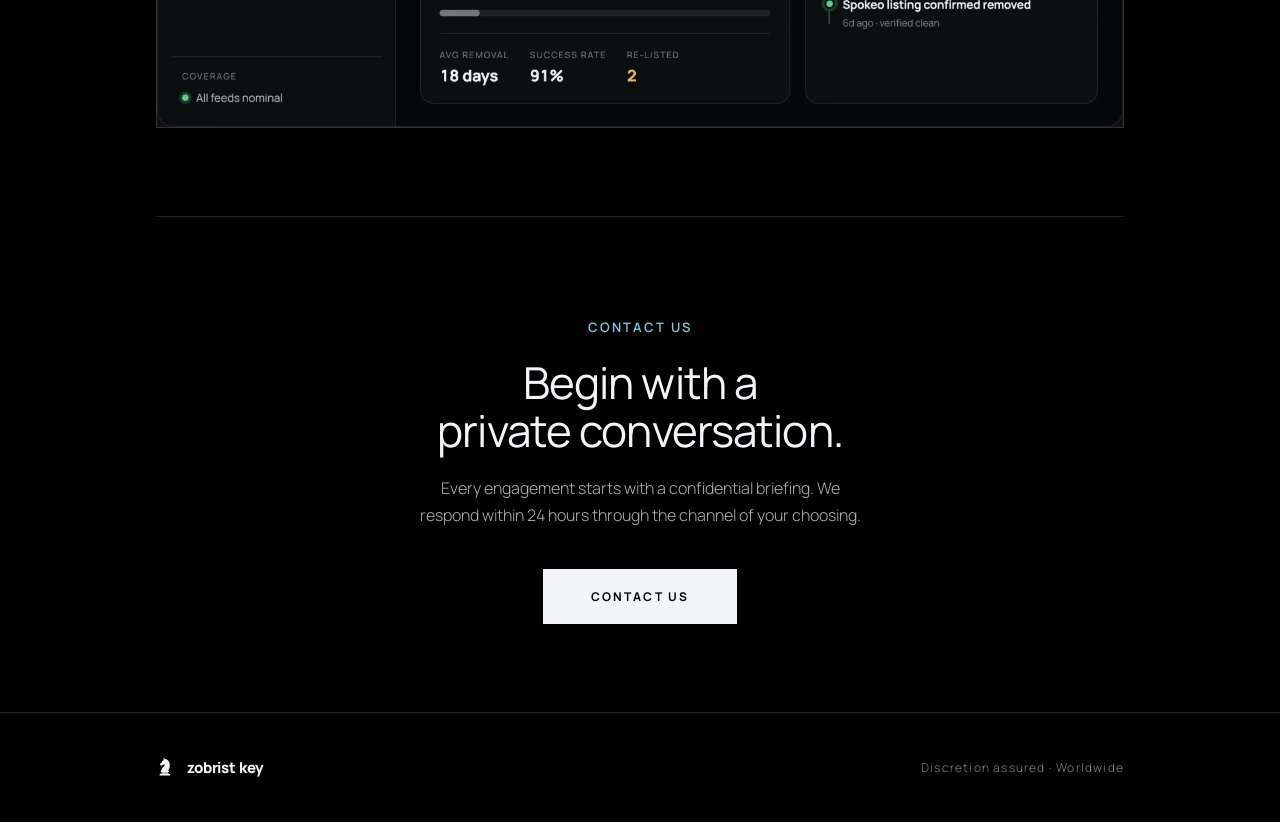
==== commit 85f16df6: "copy: reflect Protection Index = 10-category composite Per the scoring-model update (client feedback" ====
--- a/platform.html
+++ b/platform.html
@@ -82,7 +82,8 @@
           <h2 class="h2 feature__title" id="overview-title" data-reveal>One live picture. One score.</h2>
           <p class="lead feature__sub" data-reveal>Every physical, behavioural and digital signal fused into a single Protection Index, with the one action that matters today surfaced up top.</p>
           <ul class="feature__list" data-reveal>
-            <li>A single Protection Index, trended month over month</li>
+            <li>One Protection Index across ten categories — each scored out of ten, higher is safer</li>
+            <li>Trended month over month, with the biggest available gains surfaced first</li>
             <li>Open vulnerabilities ranked by SLA, owner and site</li>
             <li>Live incident feed and per-residence posture at a glance</li>
           </ul>
@@ -122,7 +123,7 @@
         <div class="feature__head">
           <p class="eyebrow feature__path" data-reveal>Platform · Pattern of life</p>
           <h2 class="h2 feature__title" id="pattern-title" data-reveal>Behaviour, quantified.</h2>
-          <p class="lead feature__sub" data-reveal>The hardest risk to measure, made into a score you can act on and lower over time.</p>
+          <p class="lead feature__sub" data-reveal>The hardest risk to measure, turned into a score you can act on and raise over time.</p>
           <ul class="feature__list" data-reveal>
             <li>Weekly-rhythm heatmap of routines and anchors</li>
             <li>Route-repetition scoring across daily movements</li>
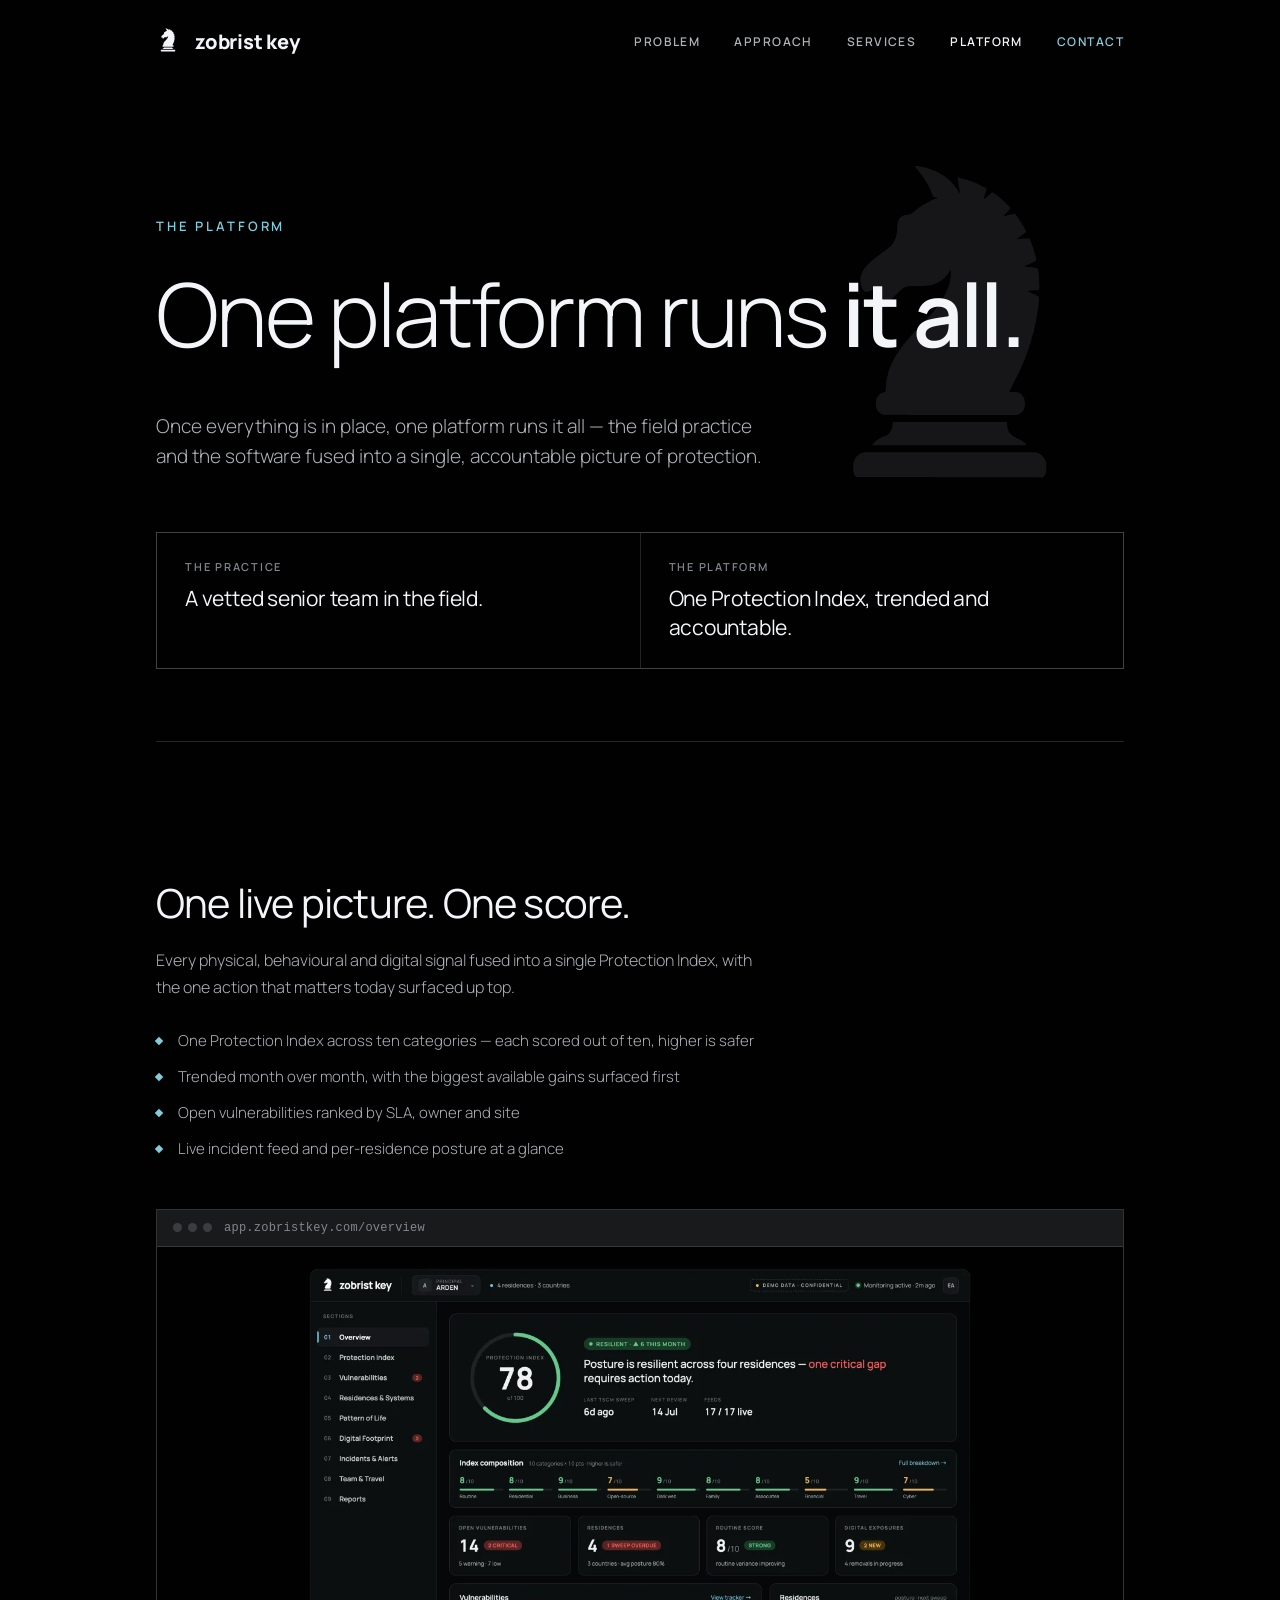
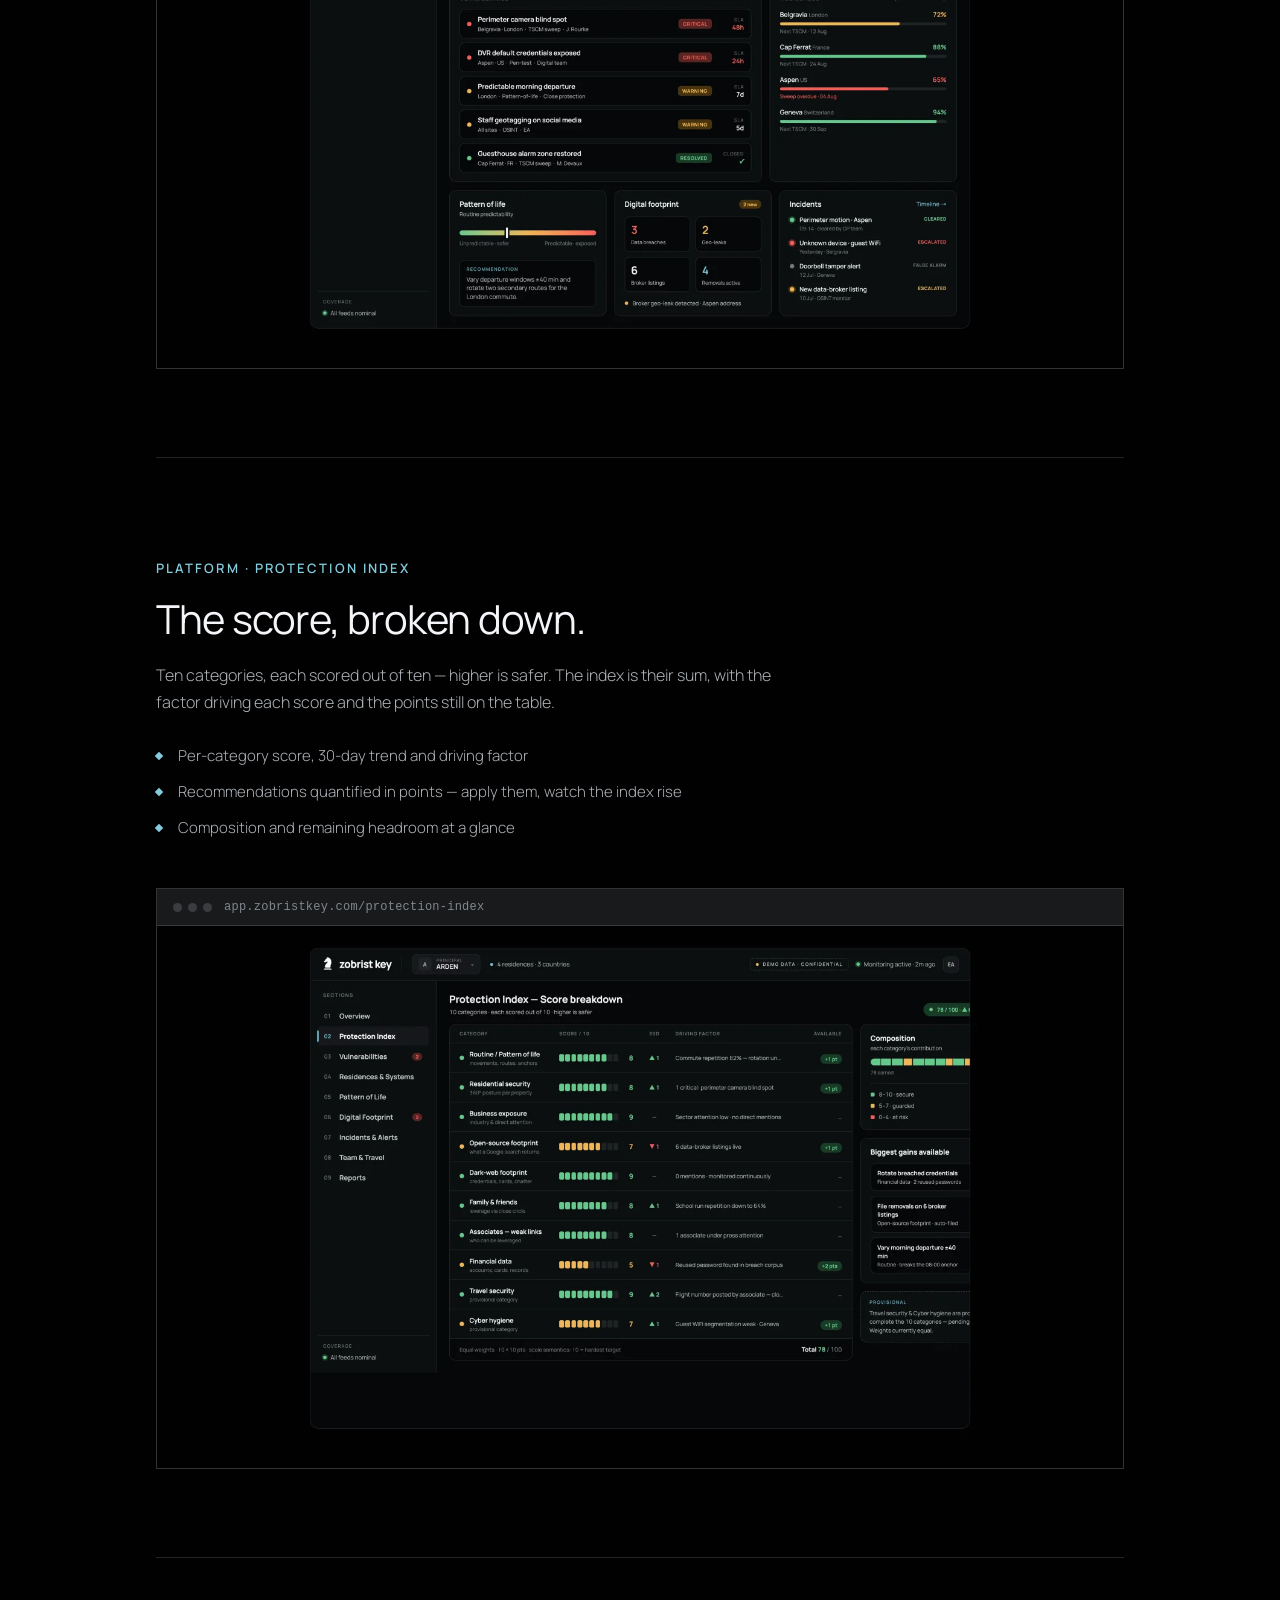
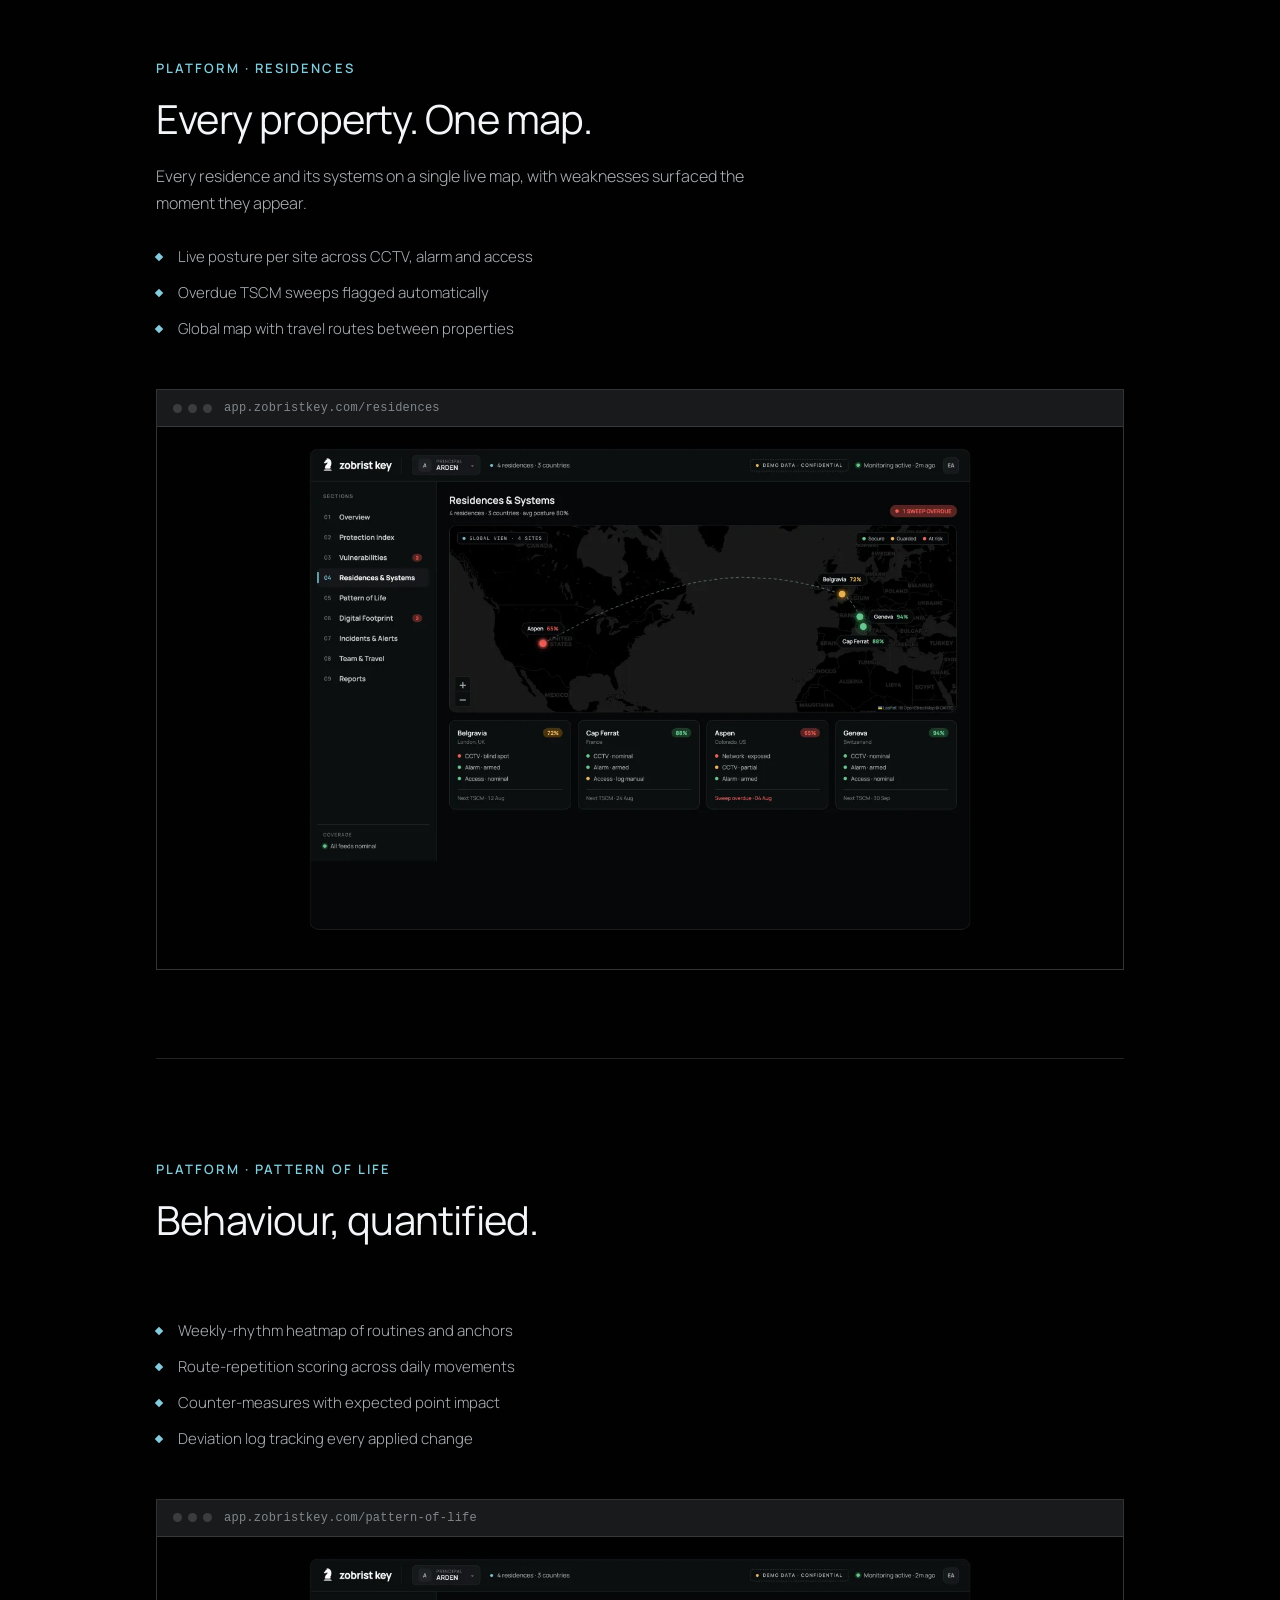
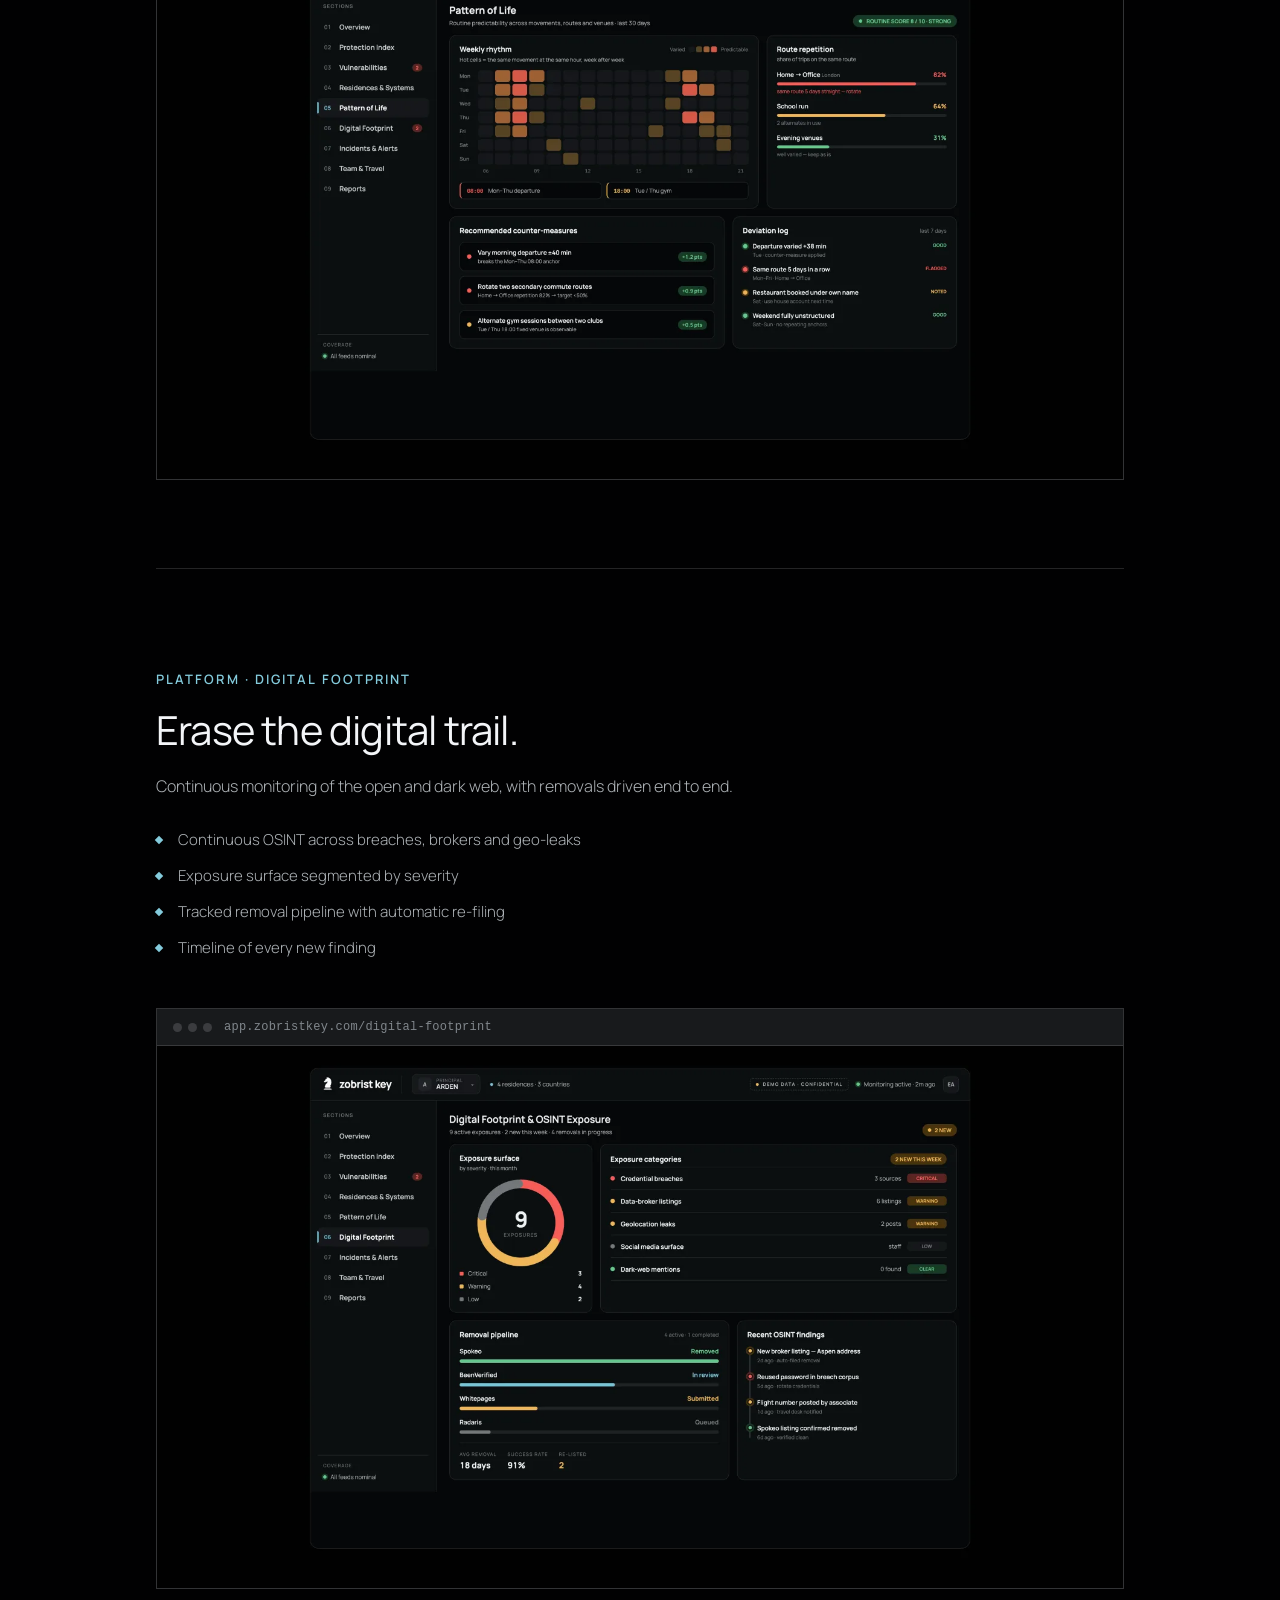
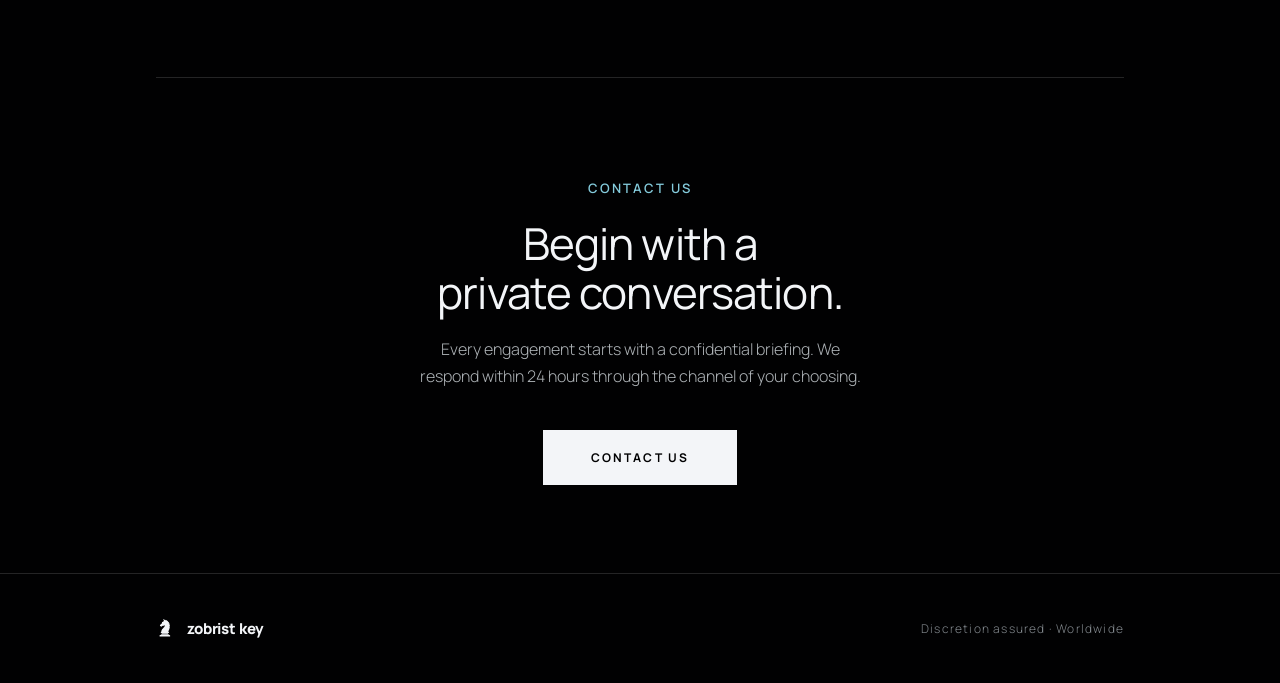
==== commit 9aeb482c: "feat: update platform screenshots to v2 (10-category Protection Index) Re-rendered the app mocks fro" ====
--- a/platform.html
+++ b/platform.html
@@ -93,7 +93,28 @@
             <span class="shot__dots" aria-hidden="true"><i></i><i></i><i></i></span>
             <span class="shot__url">app.zobristkey.com/overview</span>
           </figcaption>
-          <img class="shot__img" src="assets/platform/overview.webp" width="1600" height="2025" loading="lazy" decoding="async" alt="Zobrist Key platform, Overview: the Protection Index dashboard showing the overall score, ranked vulnerabilities, per-residence posture and a live incident feed.">
+          <img class="shot__img" src="assets/platform/overview.webp" width="1600" height="1193" loading="lazy" decoding="async" alt="Zobrist Key platform, Overview: the Protection Index dashboard showing the overall score, a ten-category index-composition strip, ranked vulnerabilities, per-residence posture and a live incident feed.">
+        </figure>
+      </section>
+
+      <!-- ===================== PROTECTION INDEX ===================== -->
+      <section class="section feature" id="protection-index" aria-labelledby="score-title">
+        <div class="feature__head">
+          <p class="eyebrow feature__path" data-reveal>Platform · Protection Index</p>
+          <h2 class="h2 feature__title" id="score-title" data-reveal>The score, broken down.</h2>
+          <p class="lead feature__sub" data-reveal>Ten categories, each scored out of ten — higher is safer. The index is their sum, with the factor driving each score and the points still on the table.</p>
+          <ul class="feature__list" data-reveal>
+            <li>Per-category score, 30-day trend and driving factor</li>
+            <li>Recommendations quantified in points — apply them, watch the index rise</li>
+            <li>Composition and remaining headroom at a glance</li>
+          </ul>
+        </div>
+        <figure class="shot" data-reveal>
+          <figcaption class="shot__bar">
+            <span class="shot__dots" aria-hidden="true"><i></i><i></i><i></i></span>
+            <span class="shot__url">app.zobristkey.com/protection-index</span>
+          </figcaption>
+          <img class="shot__img" src="assets/platform/score.webp" width="1600" height="898" loading="lazy" decoding="async" alt="Zobrist Key platform, Protection Index score breakdown: ten categories each scored out of ten with segmented bars, 30-day trend, driving factor and available point gains, plus a composition rail.">
         </figure>
       </section>
 
@@ -114,7 +135,7 @@
             <span class="shot__dots" aria-hidden="true"><i></i><i></i><i></i></span>
             <span class="shot__url">app.zobristkey.com/residences</span>
           </figcaption>
-          <img class="shot__img" src="assets/platform/residences.webp" width="1600" height="1290" loading="lazy" decoding="async" alt="Zobrist Key platform, Residences: every property and its security systems on a single live global map with per-site posture and travel routes.">
+          <img class="shot__img" src="assets/platform/residences.webp" width="1600" height="898" loading="lazy" decoding="async" alt="Zobrist Key platform, Residences: every property and its security systems on a single live global map with per-site posture and travel routes.">
         </figure>
       </section>
 
@@ -136,7 +157,7 @@
             <span class="shot__dots" aria-hidden="true"><i></i><i></i><i></i></span>
             <span class="shot__url">app.zobristkey.com/pattern-of-life</span>
           </figcaption>
-          <img class="shot__img" src="assets/platform/pattern.webp" width="1600" height="1290" loading="lazy" decoding="async" alt="Zobrist Key platform, Pattern of life: a weekly-rhythm heatmap, route-repetition scoring and counter-measures with expected point impact.">
+          <img class="shot__img" src="assets/platform/pattern.webp" width="1600" height="898" loading="lazy" decoding="async" alt="Zobrist Key platform, Pattern of life: a weekly-rhythm heatmap, route-repetition scoring and counter-measures with expected point impact.">
         </figure>
       </section>
 
@@ -158,7 +179,7 @@
             <span class="shot__dots" aria-hidden="true"><i></i><i></i><i></i></span>
             <span class="shot__url">app.zobristkey.com/digital-footprint</span>
           </figcaption>
-          <img class="shot__img" src="assets/platform/digital.webp" width="1600" height="1332" loading="lazy" decoding="async" alt="Zobrist Key platform, Digital footprint: continuous OSINT, an exposure surface segmented by severity and a tracked removal pipeline.">
+          <img class="shot__img" src="assets/platform/digital.webp" width="1600" height="898" loading="lazy" decoding="async" alt="Zobrist Key platform, Digital footprint: continuous OSINT, an exposure surface segmented by severity and a tracked removal pipeline.">
         </figure>
       </section>
 
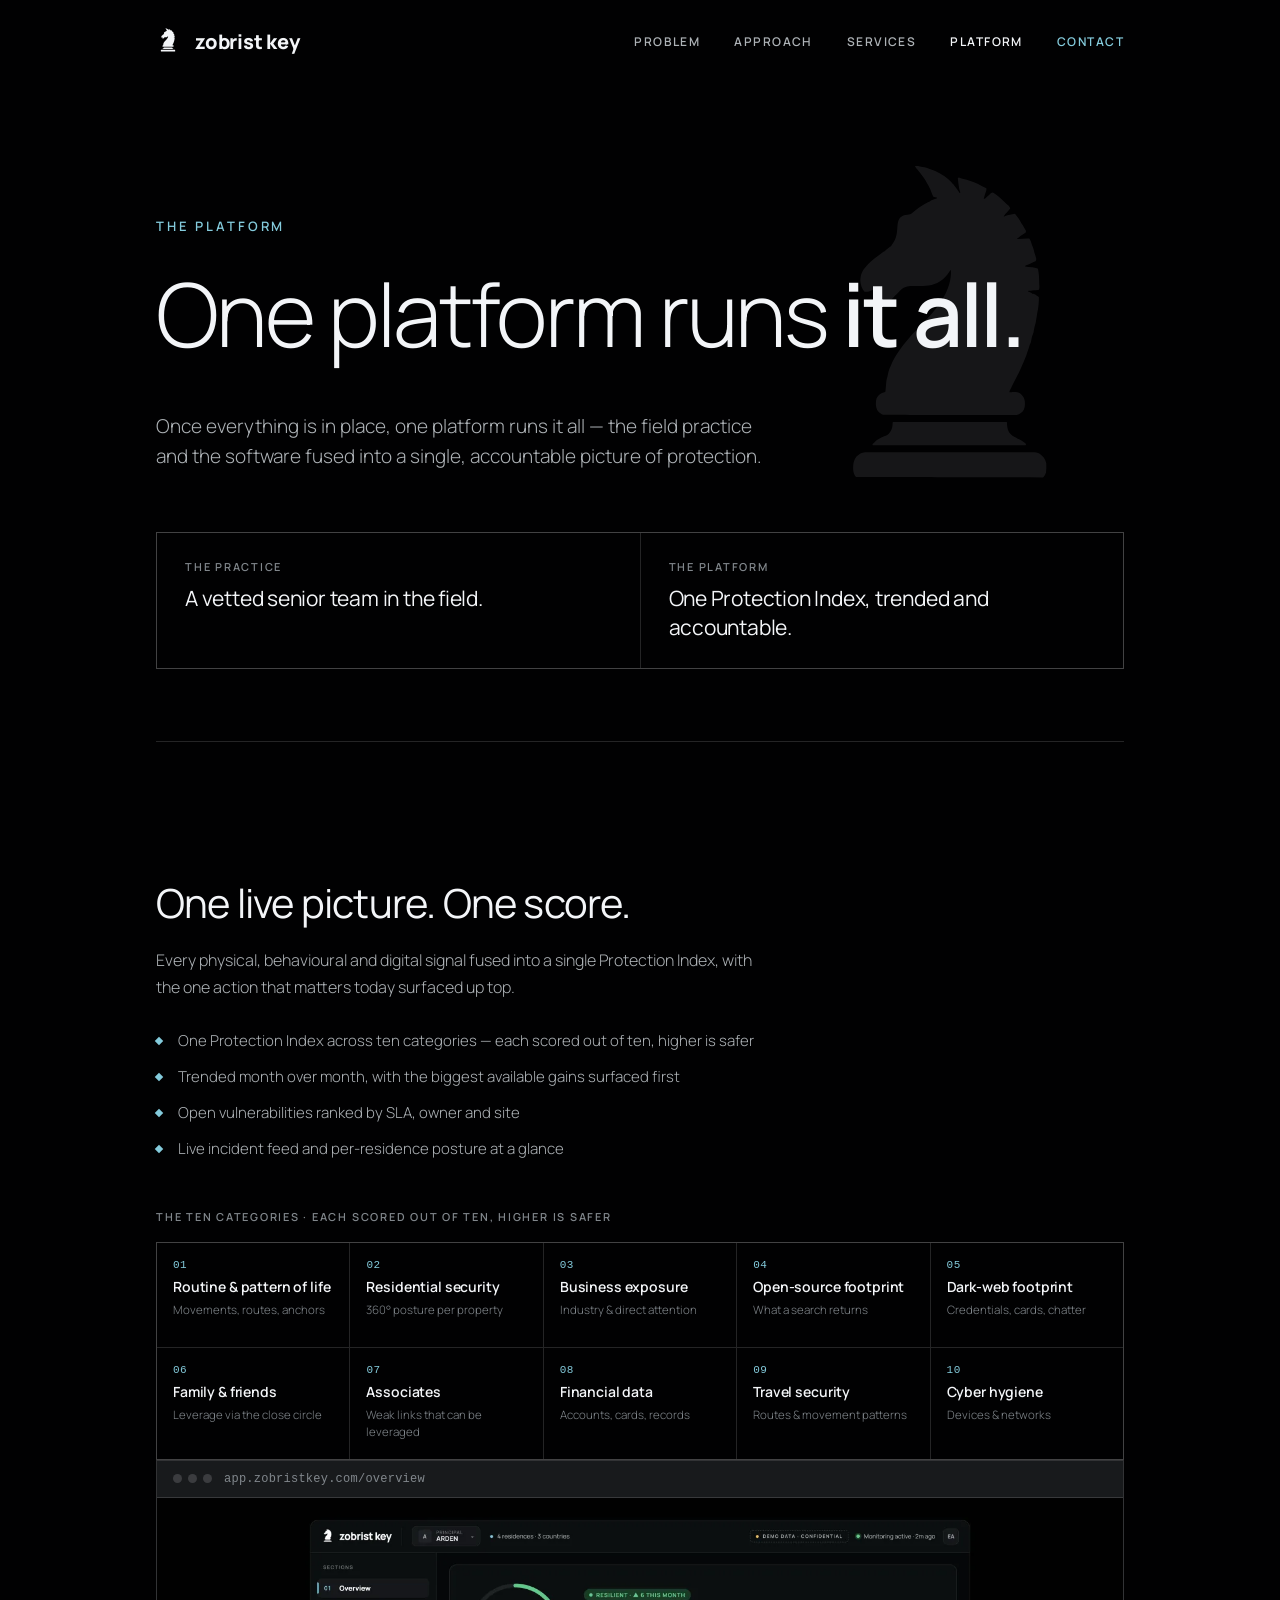
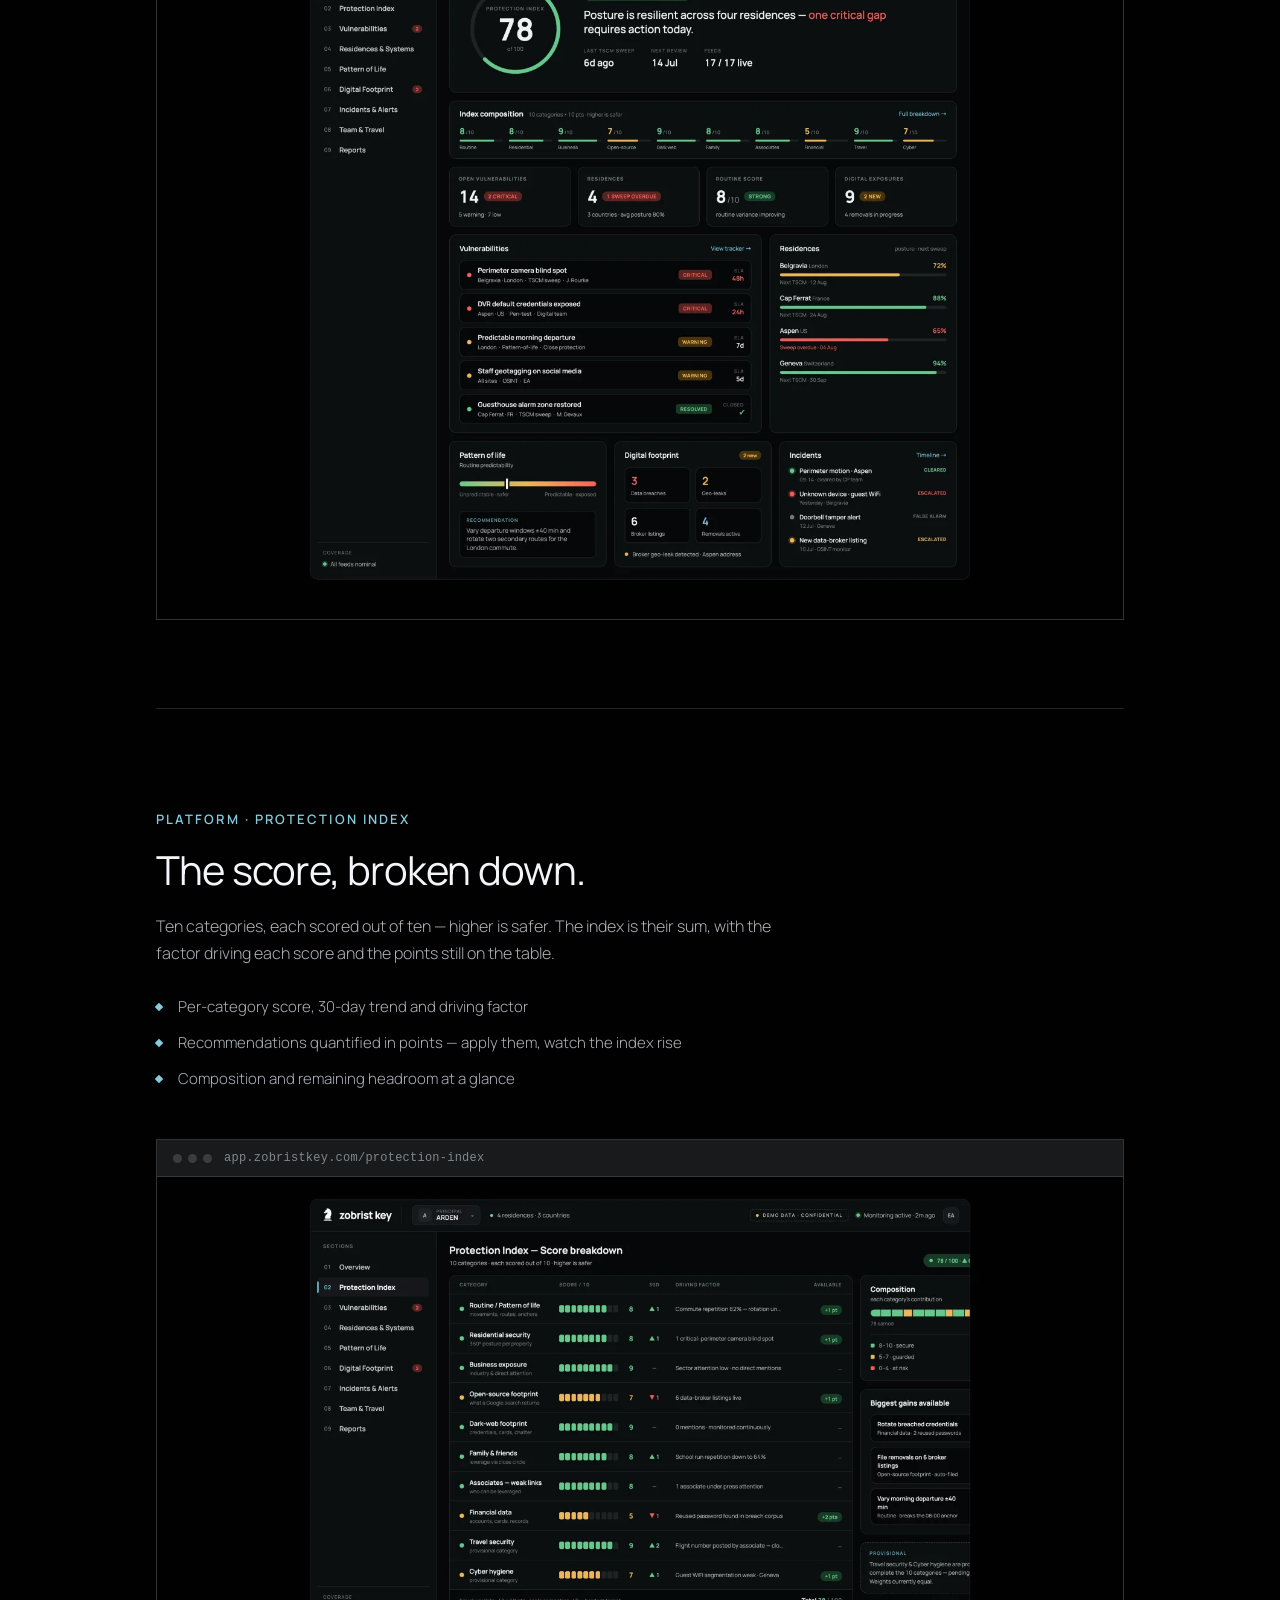
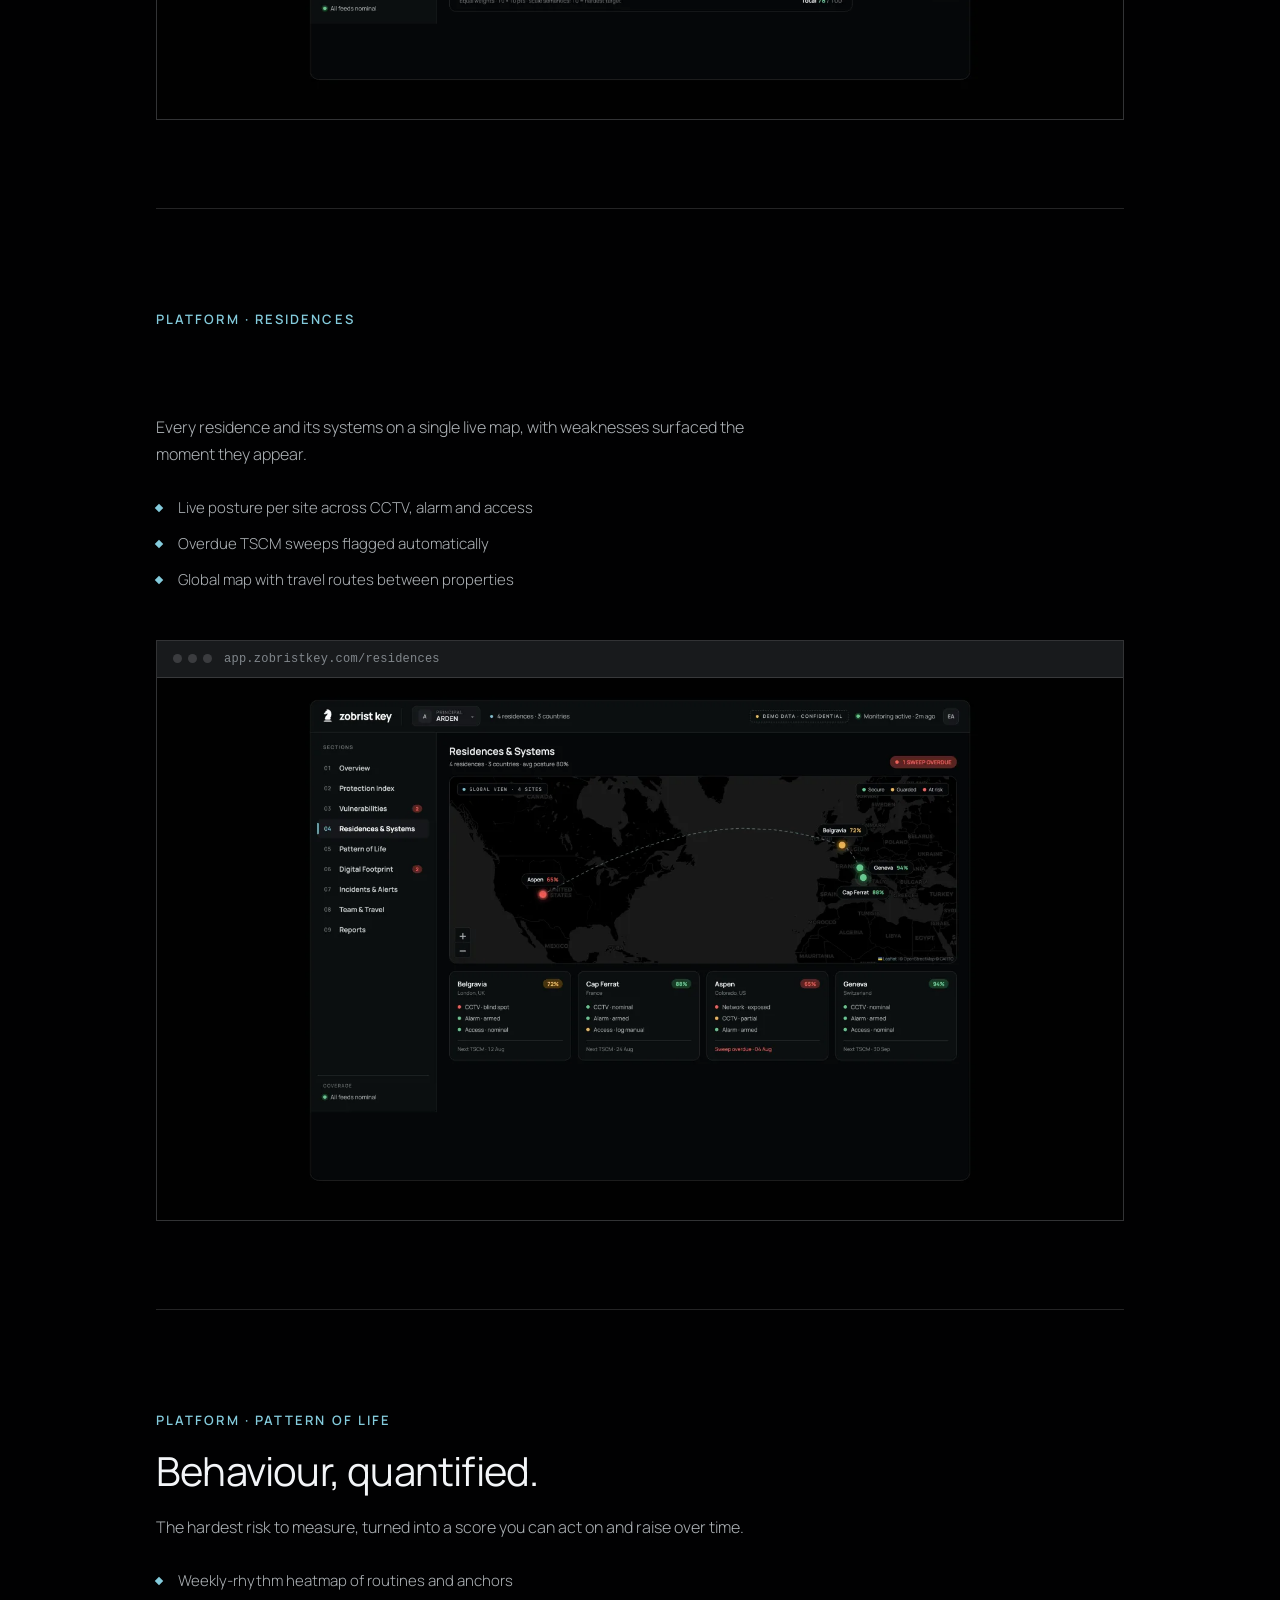
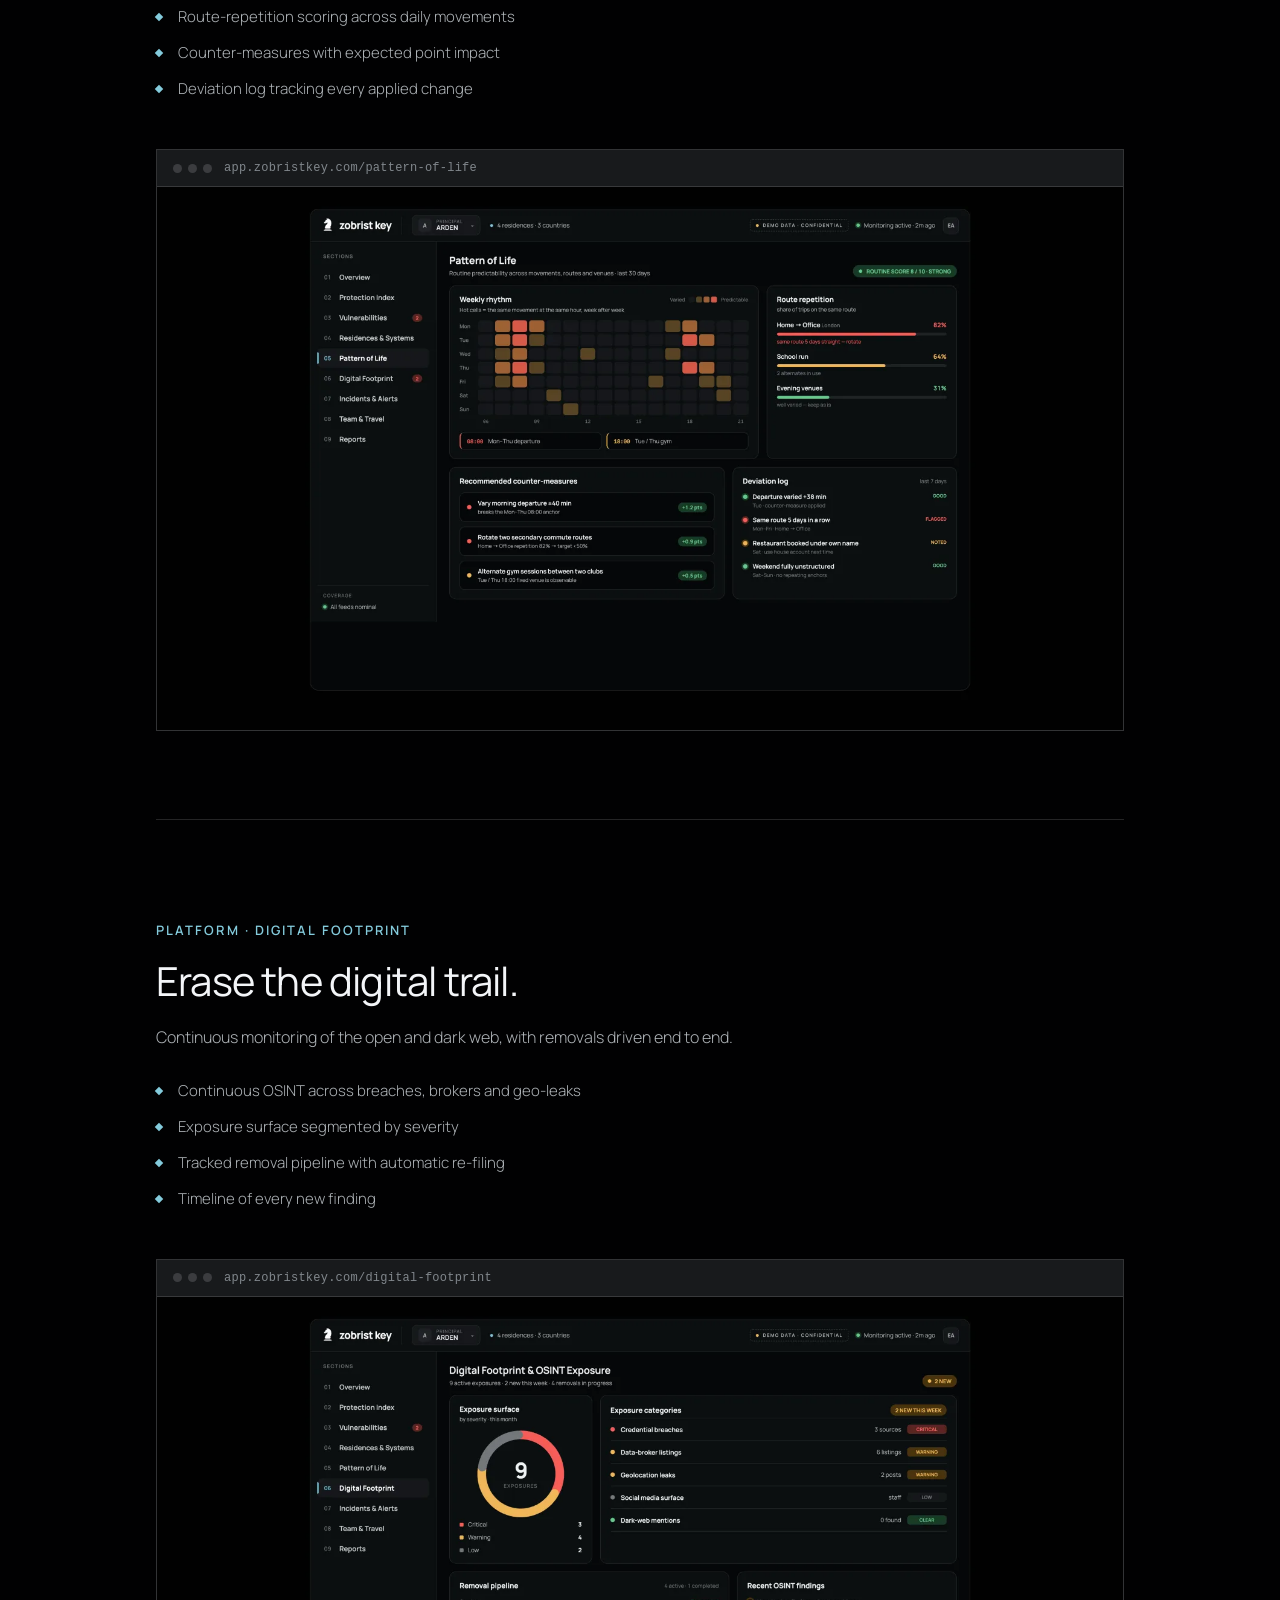
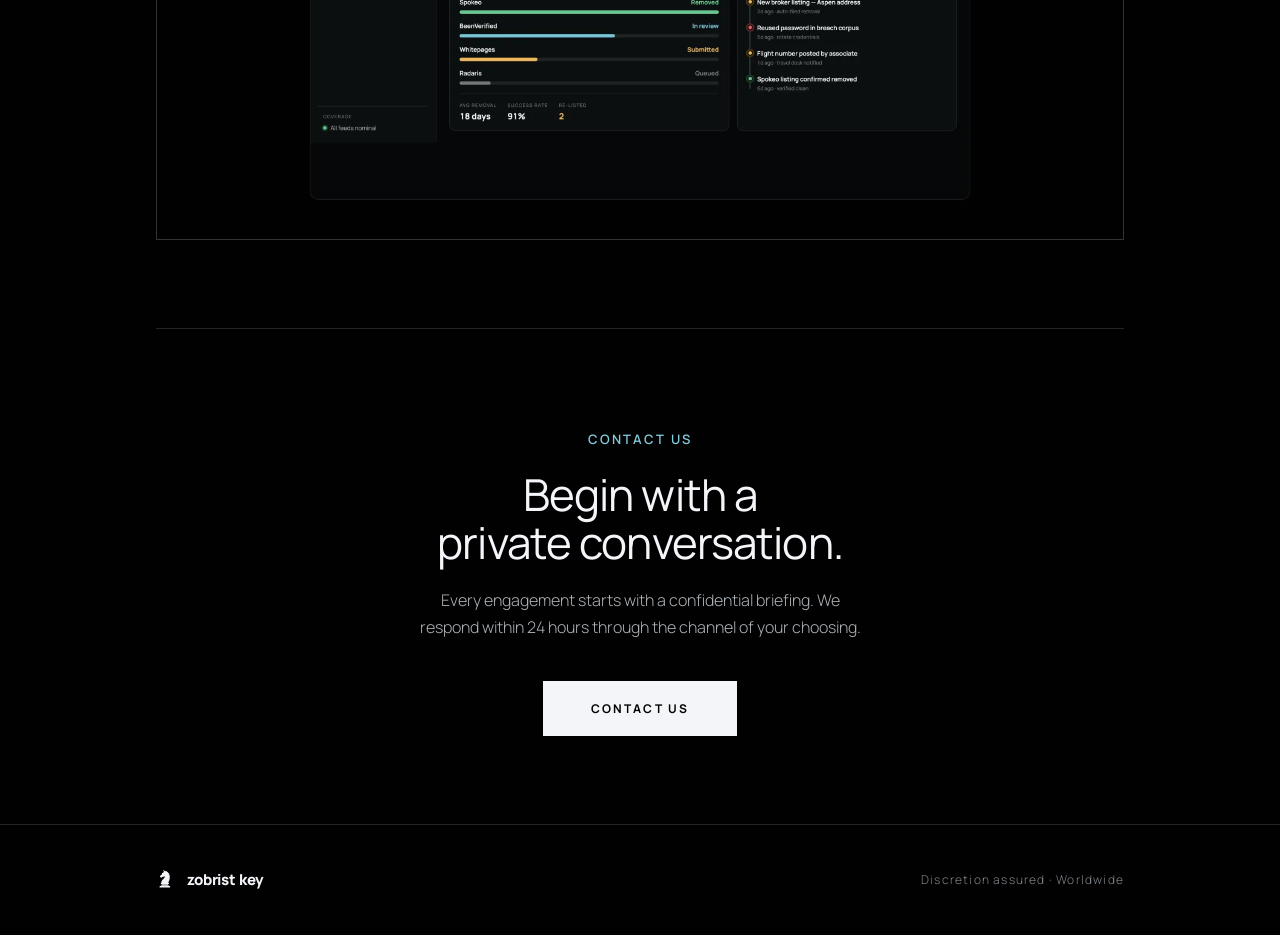
==== commit 9d7a6bd4: "feat: list the ten Protection Index categories as a box grid (overview) Adds a hairline 5x2 grid und" ====
--- a/platform.html
+++ b/platform.html
@@ -88,6 +88,21 @@
             <li>Live incident feed and per-residence posture at a glance</li>
           </ul>
         </div>
+        <div class="cats-block" data-reveal>
+          <p class="cats-block__label">The ten categories · each scored out of ten, higher is safer</p>
+          <ol class="cats">
+            <li class="cat"><span class="cat__n">01</span><span class="cat__name">Routine &amp; pattern of life</span><span class="cat__sub">Movements, routes, anchors</span></li>
+            <li class="cat"><span class="cat__n">02</span><span class="cat__name">Residential security</span><span class="cat__sub">360° posture per property</span></li>
+            <li class="cat"><span class="cat__n">03</span><span class="cat__name">Business exposure</span><span class="cat__sub">Industry &amp; direct attention</span></li>
+            <li class="cat"><span class="cat__n">04</span><span class="cat__name">Open-source footprint</span><span class="cat__sub">What a search returns</span></li>
+            <li class="cat"><span class="cat__n">05</span><span class="cat__name">Dark-web footprint</span><span class="cat__sub">Credentials, cards, chatter</span></li>
+            <li class="cat"><span class="cat__n">06</span><span class="cat__name">Family &amp; friends</span><span class="cat__sub">Leverage via the close circle</span></li>
+            <li class="cat"><span class="cat__n">07</span><span class="cat__name">Associates</span><span class="cat__sub">Weak links that can be leveraged</span></li>
+            <li class="cat"><span class="cat__n">08</span><span class="cat__name">Financial data</span><span class="cat__sub">Accounts, cards, records</span></li>
+            <li class="cat"><span class="cat__n">09</span><span class="cat__name">Travel security</span><span class="cat__sub">Routes &amp; movement patterns</span></li>
+            <li class="cat"><span class="cat__n">10</span><span class="cat__name">Cyber hygiene</span><span class="cat__sub">Devices &amp; networks</span></li>
+          </ol>
+        </div>
         <figure class="shot" data-reveal>
           <figcaption class="shot__bar">
             <span class="shot__dots" aria-hidden="true"><i></i><i></i><i></i></span>
--- a/styles.css
+++ b/styles.css
@@ -686,3 +686,55 @@
 }
 .cta-band__lead { margin: 0 auto clamp(32px, 5vw, 40px); max-width: 460px; }
 .cta-band__btn { display: inline-block; }
+
+/* Ten-category grid (platform · overview) */
+.cats-block { margin-top: clamp(32px, 5vw, 48px); }
+.cats-block__label {
+  margin: 0 0 clamp(14px, 2vw, 18px);
+  font-size: 11px;
+  font-weight: 600;
+  letter-spacing: .16em;
+  text-transform: uppercase;
+  color: var(--text-3);
+}
+.cats {
+  list-style: none;
+  margin: 0;
+  padding: 0;
+  display: grid;
+  grid-template-columns: repeat(5, 1fr);   /* 5 divides 10 -> never a gap */
+  gap: 1px;
+  background: var(--hairline);
+  border: 1px solid var(--hairline);
+}
+.cat {
+  background: var(--bg);
+  padding: 16px 16px 18px;
+  display: flex;
+  flex-direction: column;
+  gap: 7px;
+  min-height: 104px;
+}
+.cat__n {
+  font-family: ui-monospace, SFMono-Regular, Menlo, monospace;
+  font-size: 11px;
+  font-weight: 500;
+  letter-spacing: .04em;
+  color: var(--accent);
+}
+.cat__name {
+  font-size: 14px;
+  font-weight: 600;
+  letter-spacing: -.01em;
+  line-height: 1.25;
+  color: var(--ink);
+}
+.cat__sub {
+  font-size: 11.5px;
+  font-weight: 300;
+  line-height: 1.45;
+  color: var(--text-3);
+}
+@media (max-width: 720px) {
+  .cats { grid-template-columns: repeat(2, 1fr); }   /* 2 also divides 10 */
+}
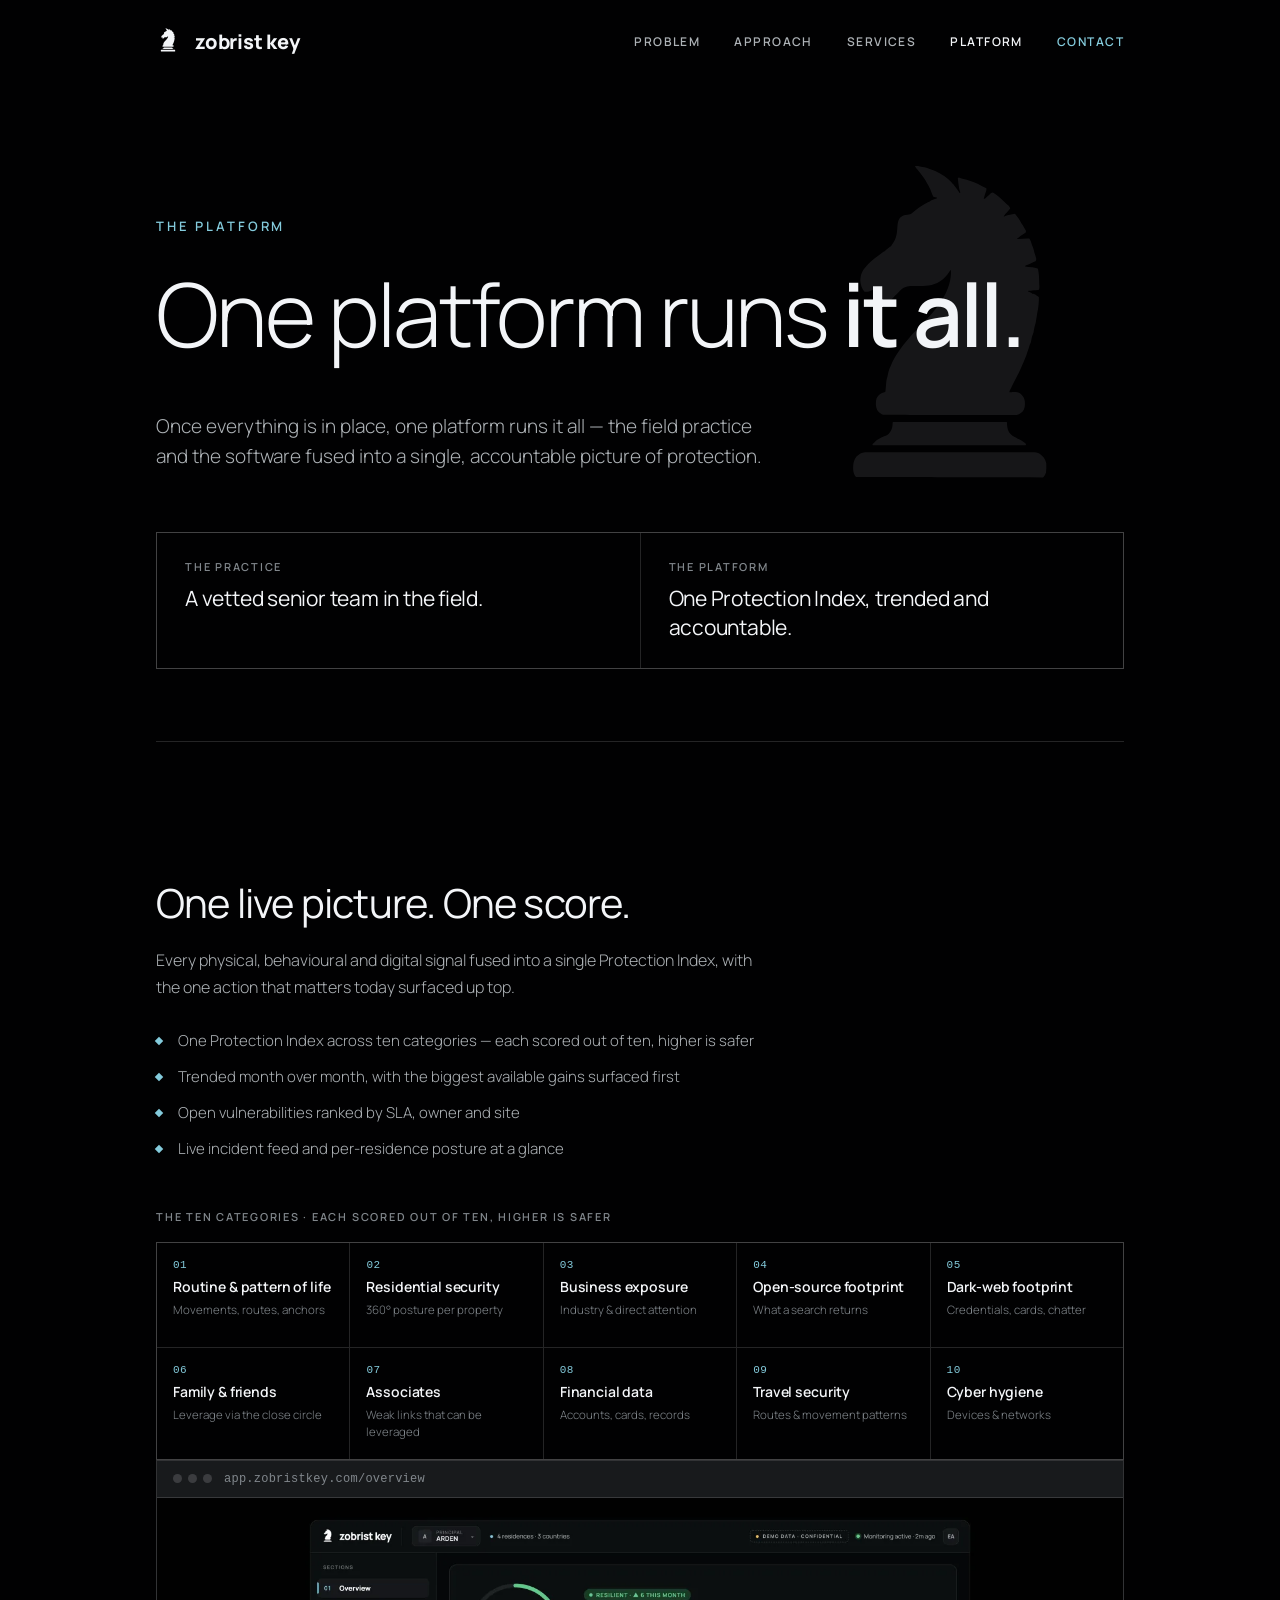
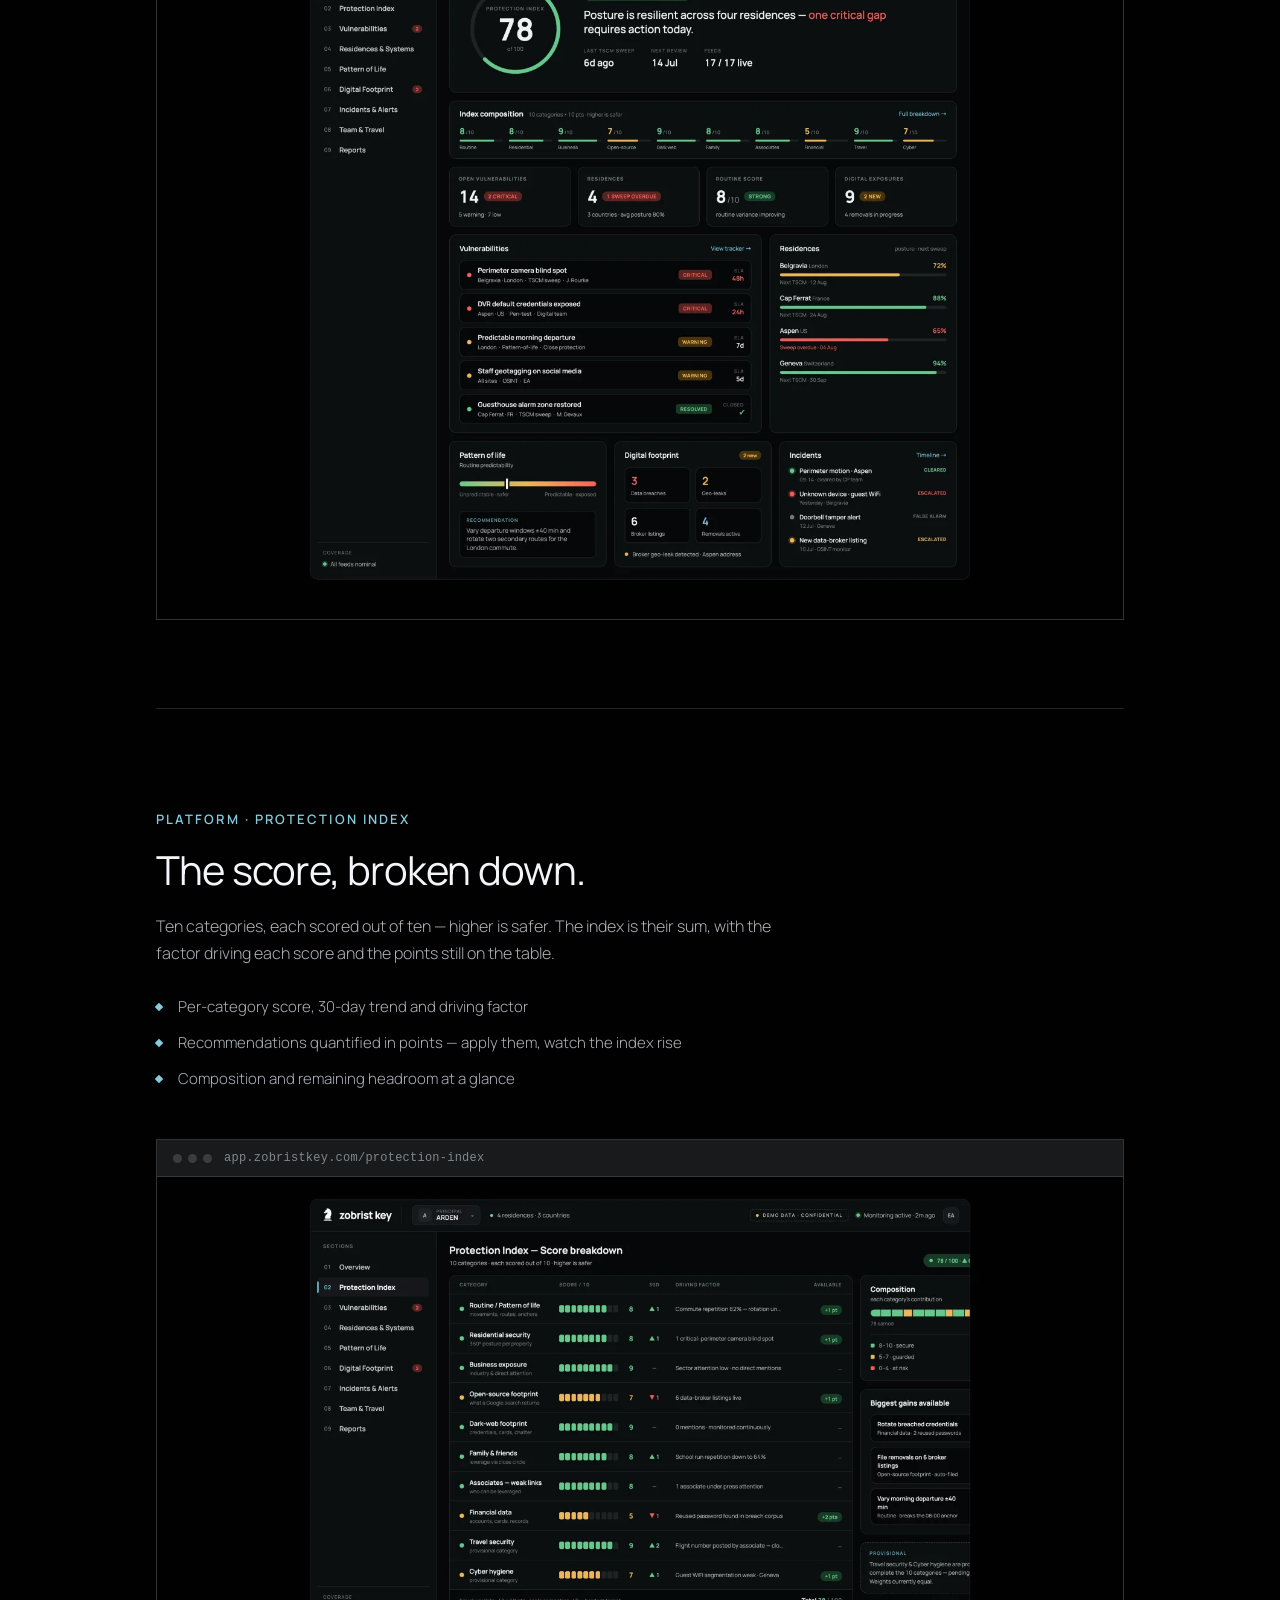
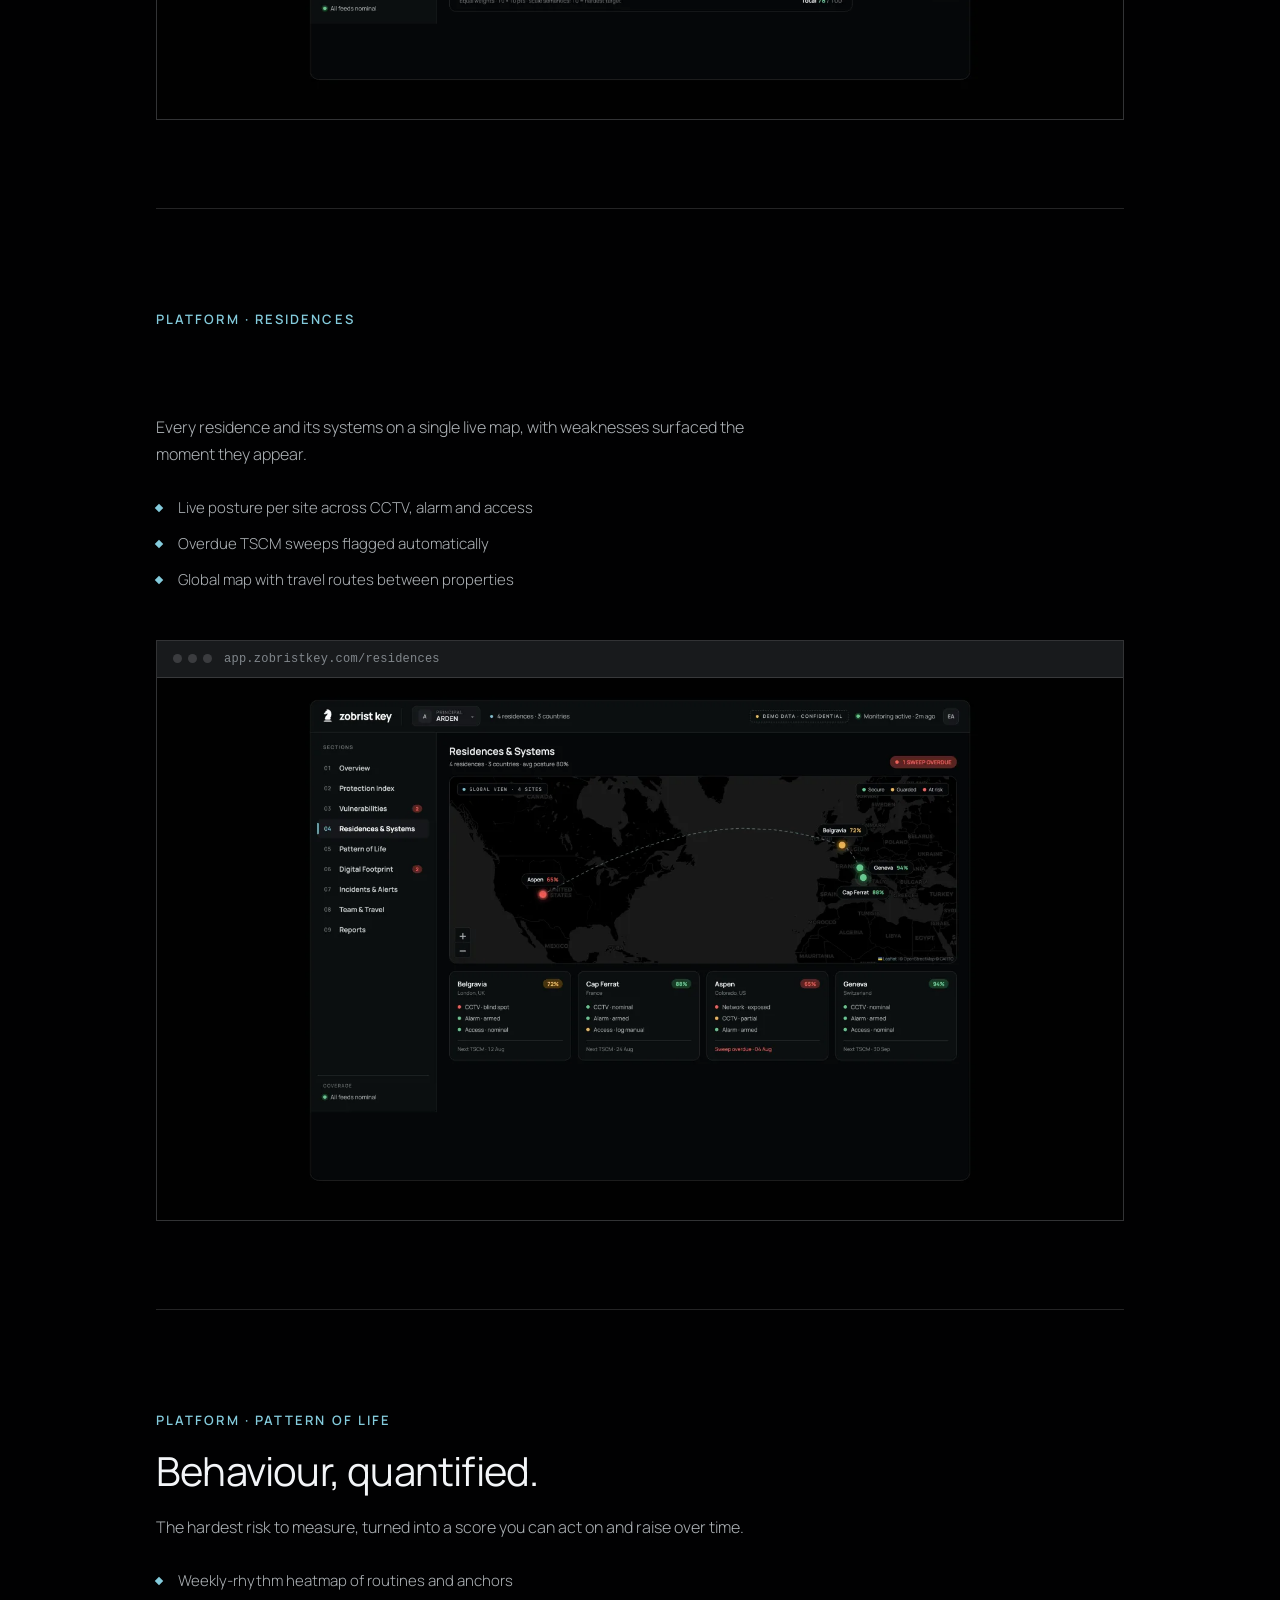
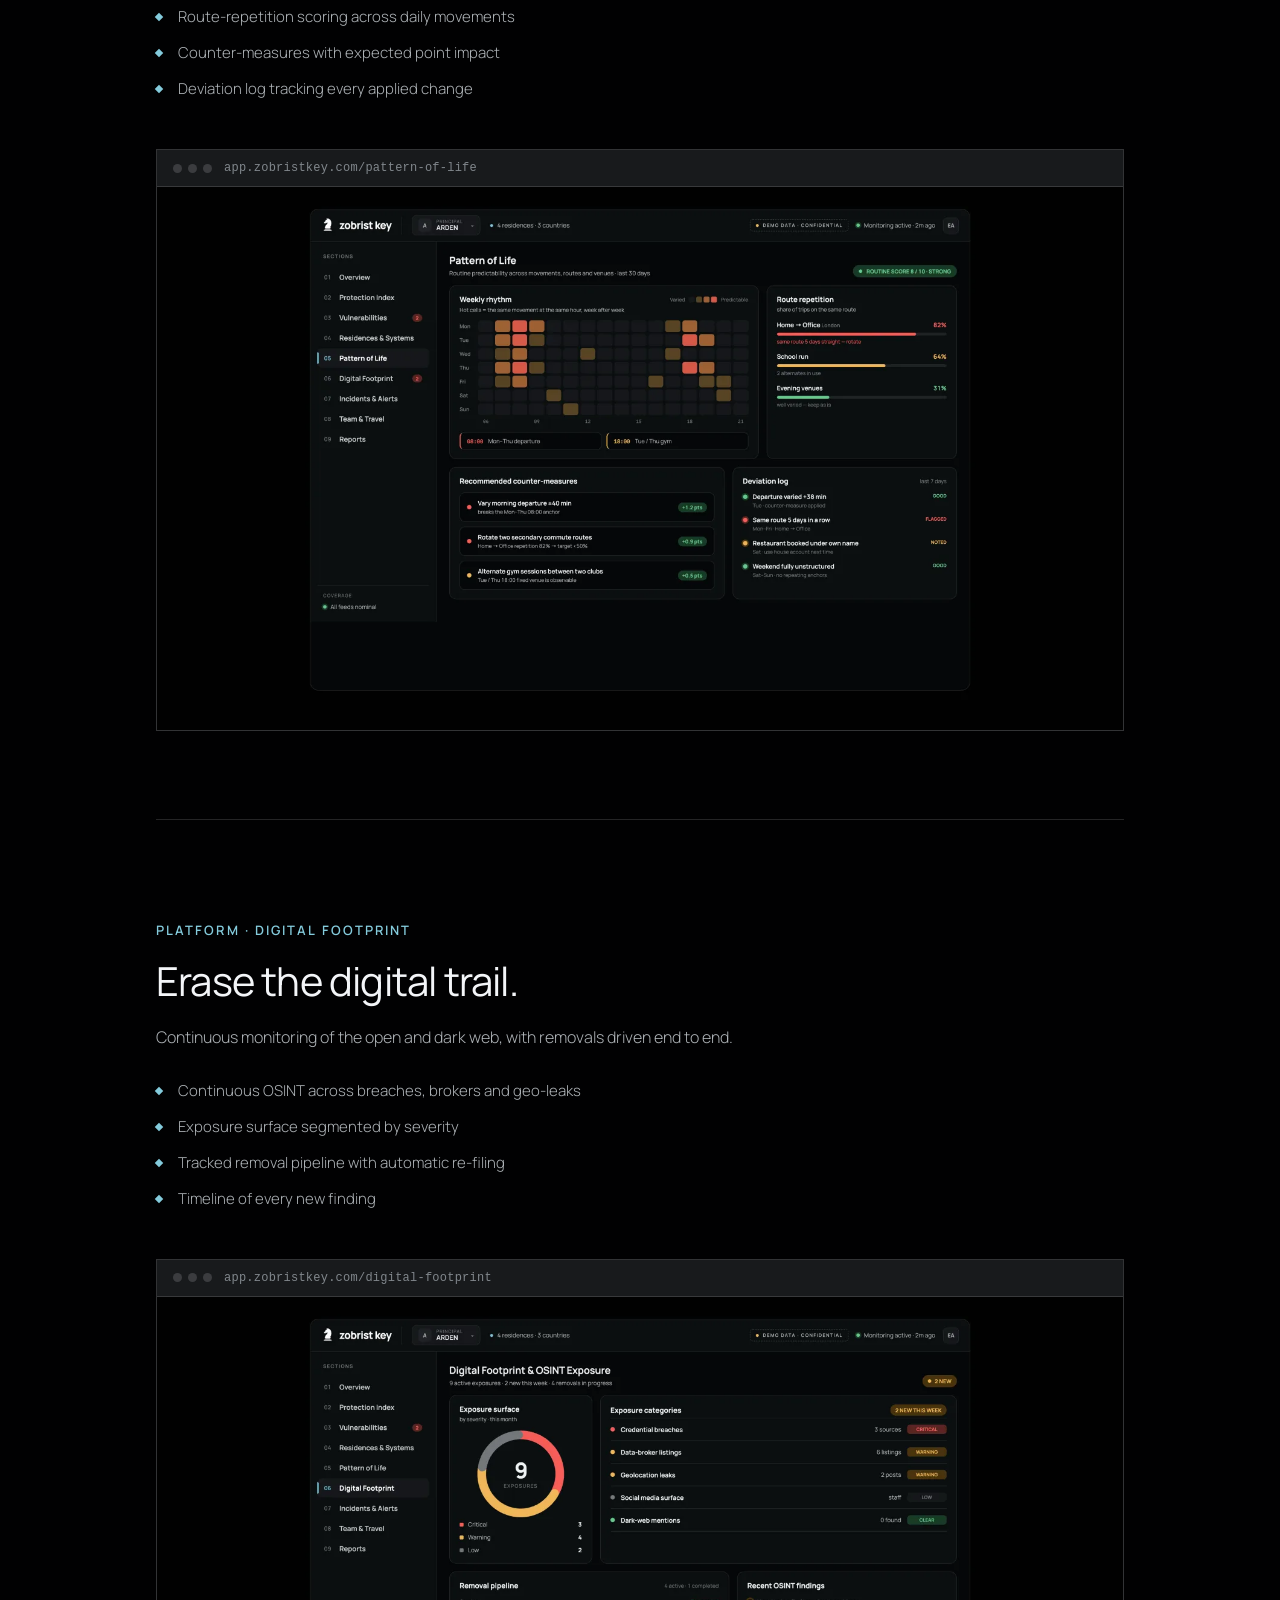
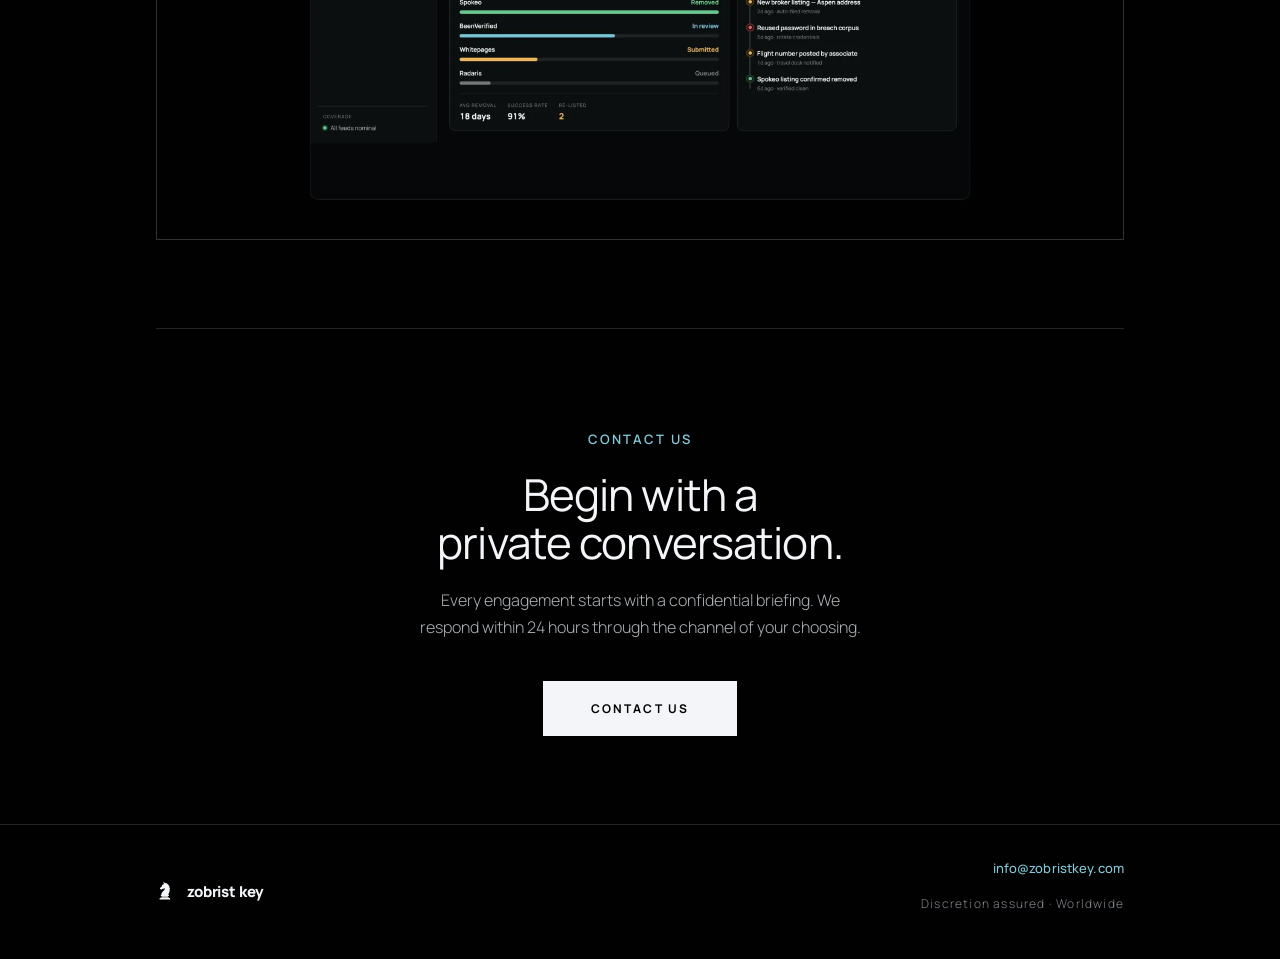
==== commit 51e331c4: "feat: add info@ email to footer (both pages) Plain clickable info@zobristkey.com in the footer of in" ====
--- a/platform.html
+++ b/platform.html
@@ -216,7 +216,10 @@
         <span class="site-footer__mark kn" aria-hidden="true"></span>
         <span class="site-footer__word">zobrist key</span>
       </div>
-      <p class="site-footer__tag">Discretion assured · Worldwide</p>
+      <div class="site-footer__meta">
+        <a class="site-footer__email" href="mailto:info@zobristkey.com">info@zobristkey.com</a>
+        <p class="site-footer__tag">Discretion assured · Worldwide</p>
+      </div>
     </div>
   </footer>
 
--- a/styles.css
+++ b/styles.css
@@ -738,3 +738,39 @@
 @media (max-width: 720px) {
   .cats { grid-template-columns: repeat(2, 1fr); }   /* 2 also divides 10 */
 }
+
+/* Direct enquiries email (contact section) */
+.contact__email {
+  margin: clamp(26px, 4vw, 34px) 0 0;
+  display: flex;
+  flex-direction: column;
+  gap: 7px;
+}
+.contact__email-label {
+  font-size: 11px;
+  font-weight: 600;
+  letter-spacing: .16em;
+  text-transform: uppercase;
+  color: var(--text-3);
+}
+.contact__email a {
+  font-size: clamp(19px, 2.4vw, 23px);
+  font-weight: 400;
+  letter-spacing: -.01em;
+  color: var(--accent);
+  width: fit-content;
+}
+
+/* Footer enquiries email */
+.site-footer__meta {
+  display: flex;
+  flex-direction: column;
+  align-items: flex-end;
+  gap: 6px;
+}
+.site-footer__email {
+  font-size: 13px;
+  font-weight: 500;
+  letter-spacing: .01em;
+  color: var(--accent);
+}
